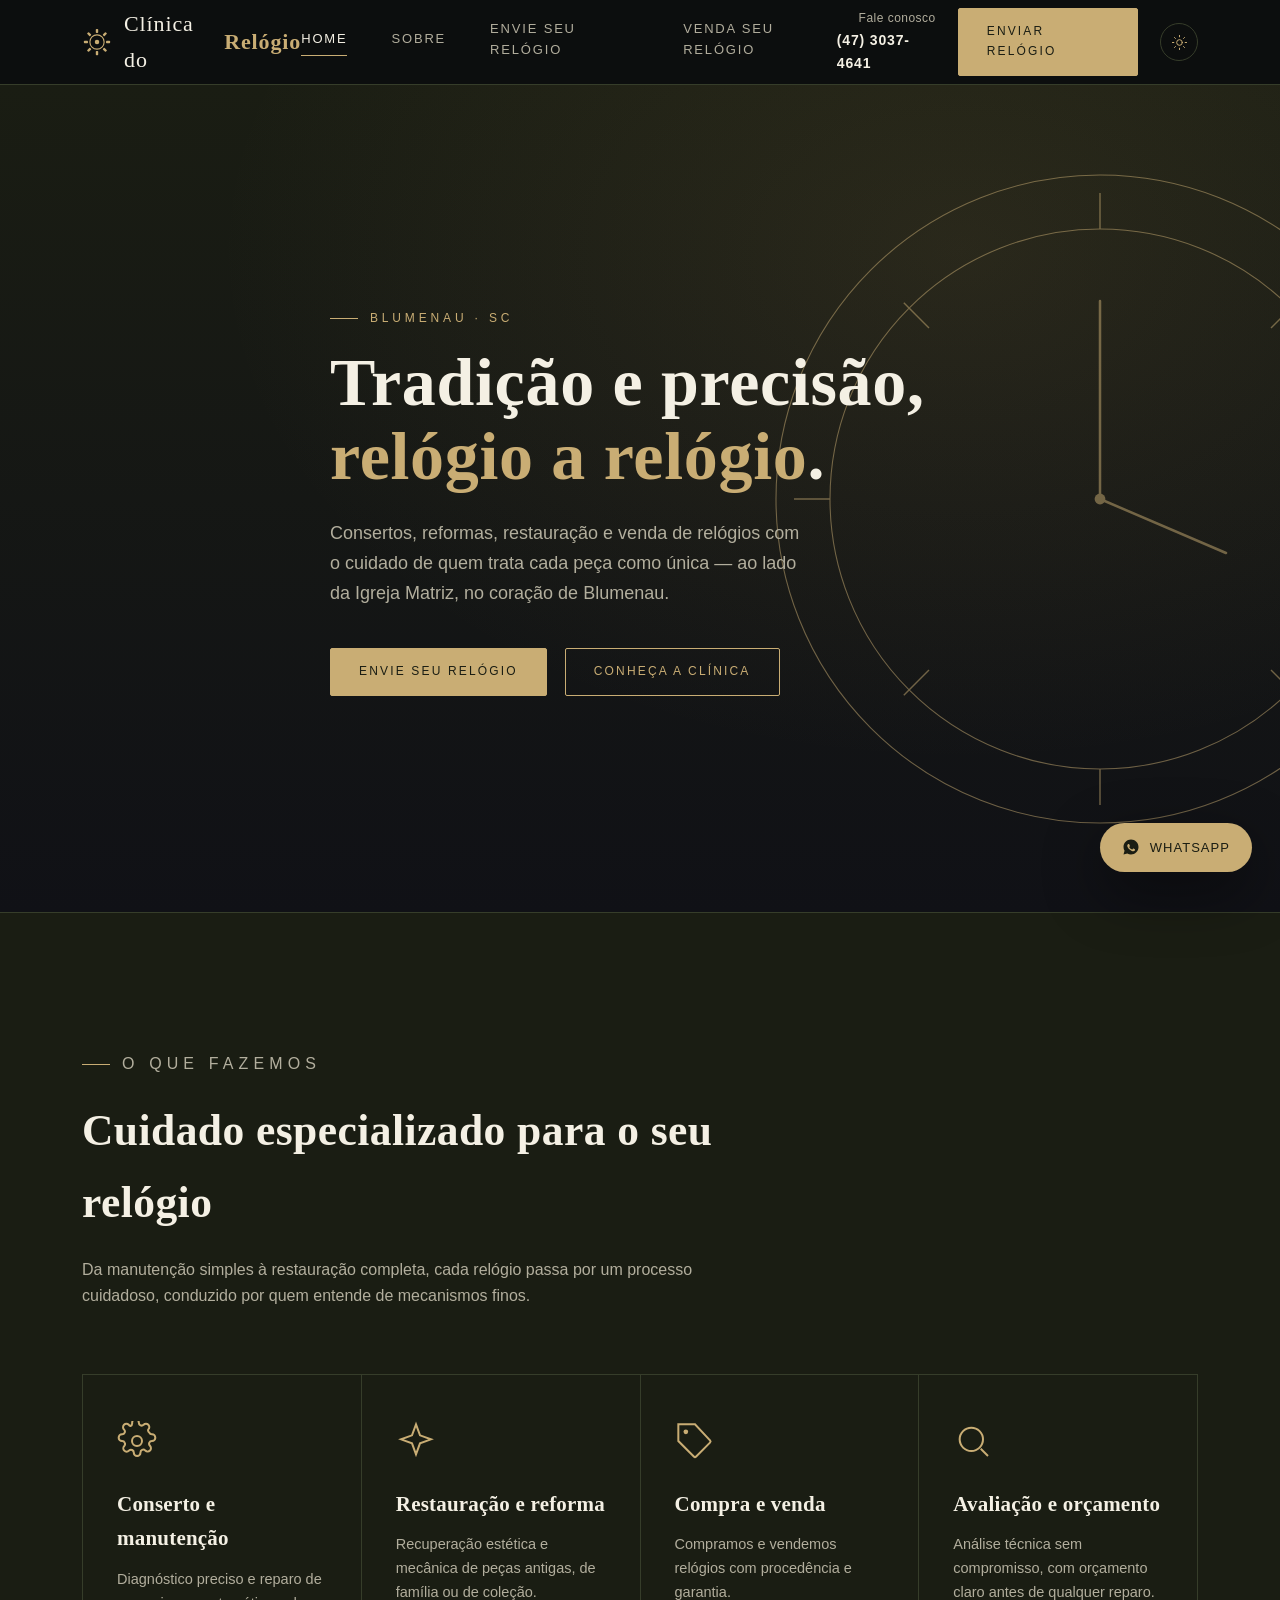
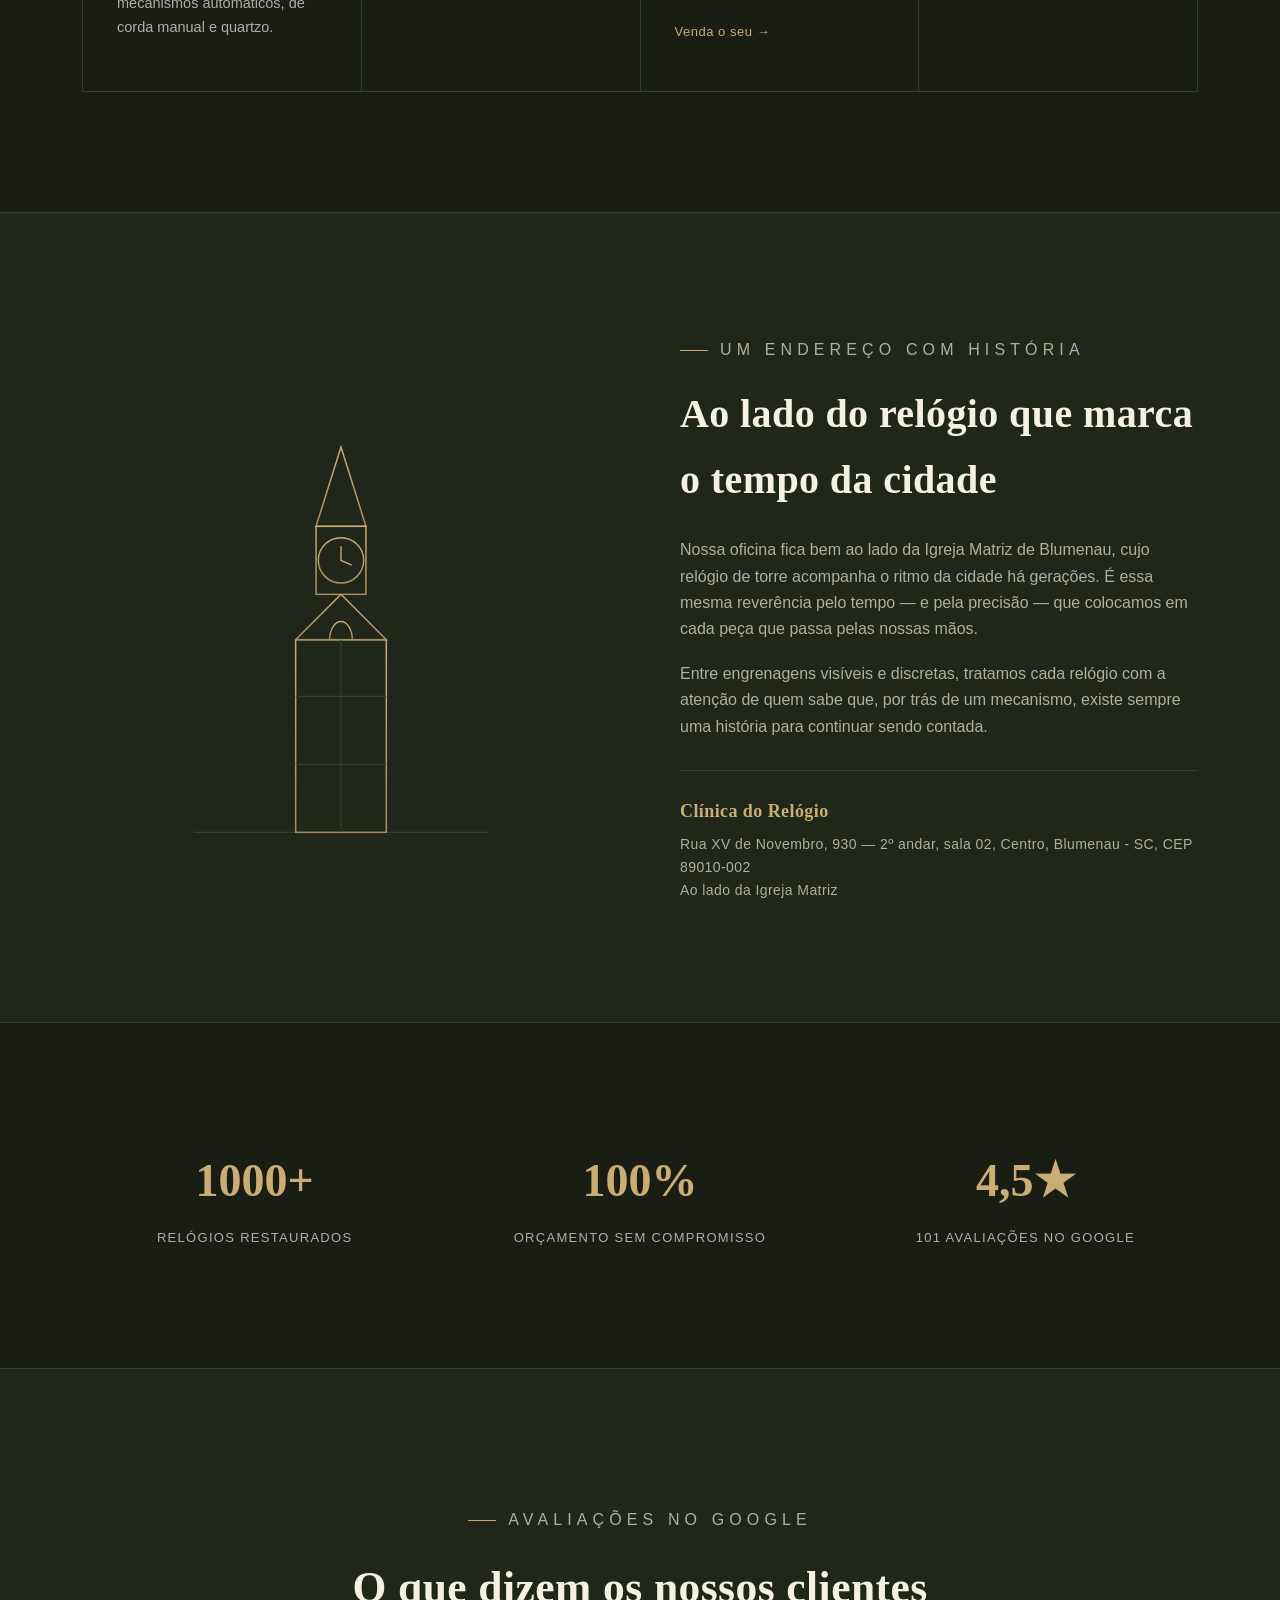
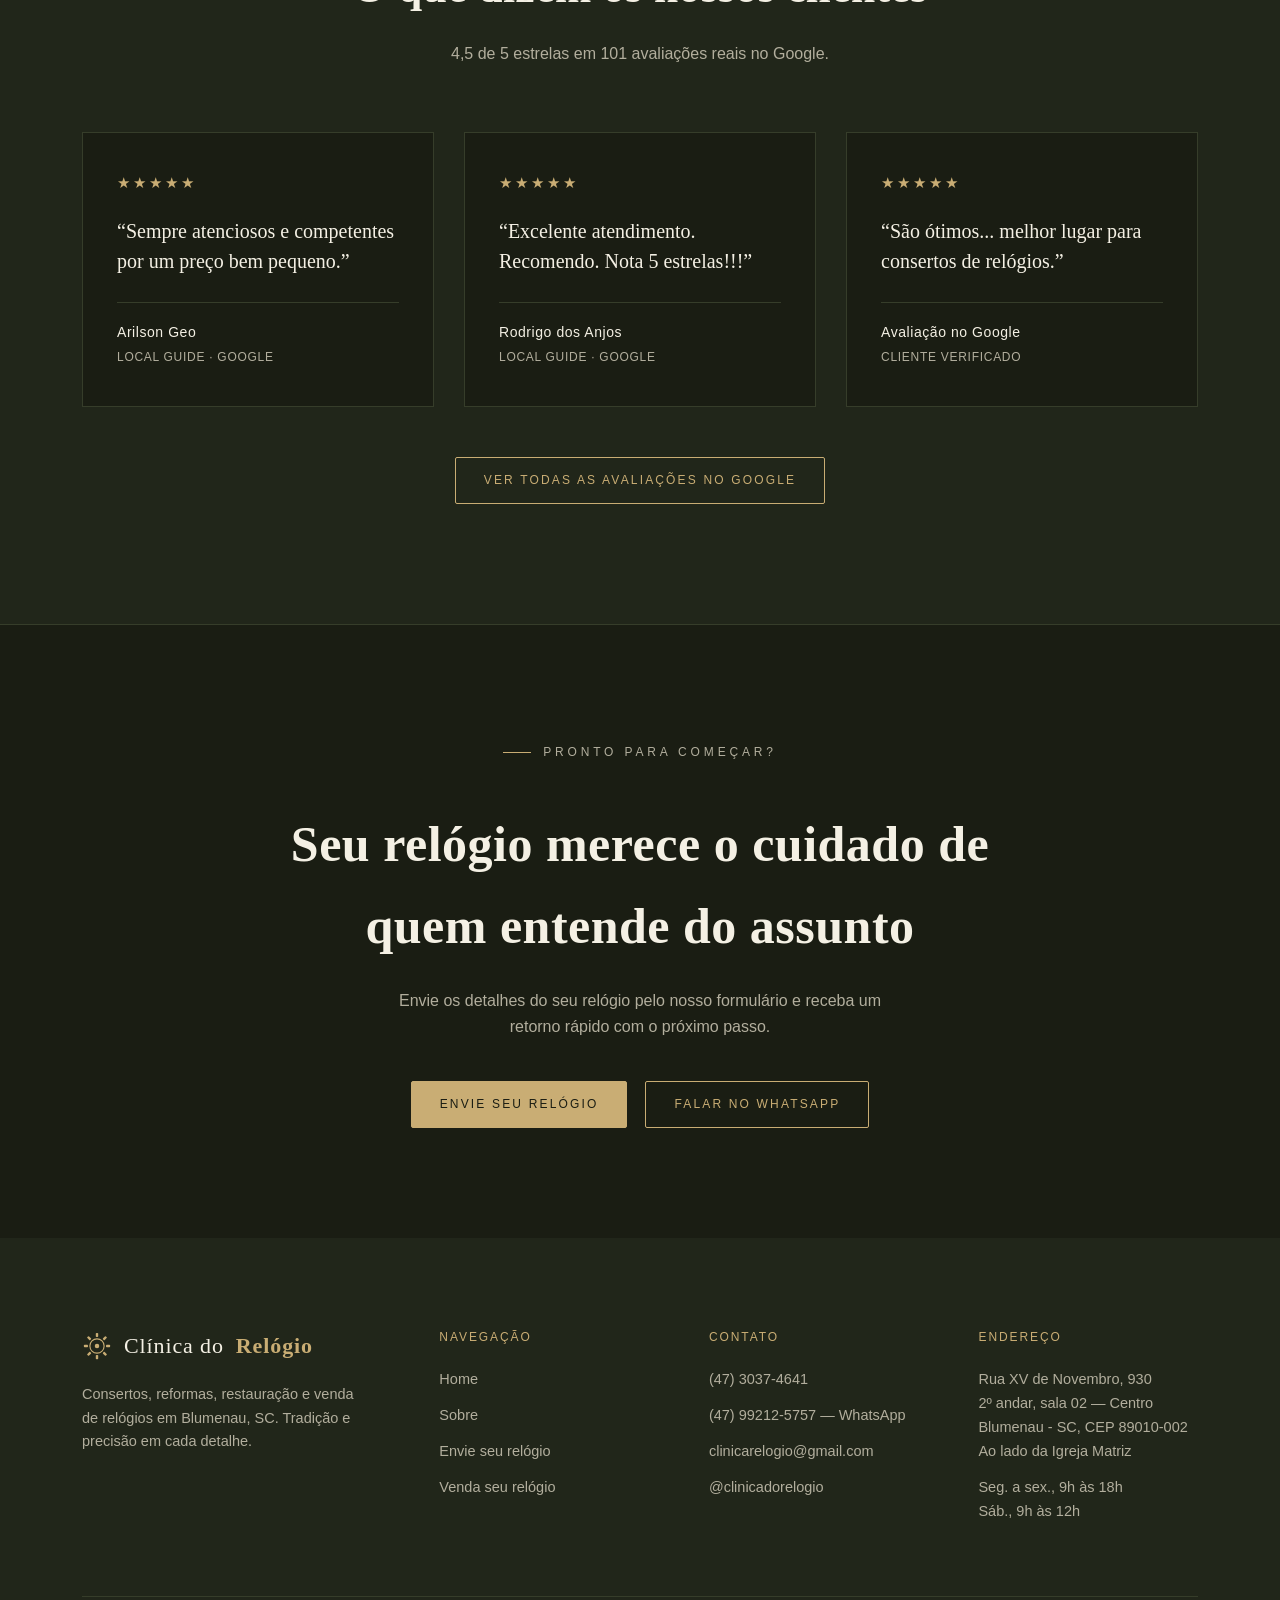
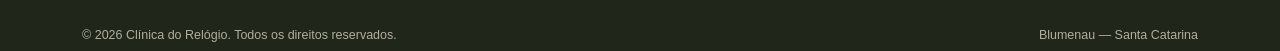
==== index.html @ 65fb7574 "Adiciona página "Venda seu relógio" com formulário próprio Novo fluxo de venda espelhando o de conse" ====
<!doctype html>
<html lang="pt-BR">
<head>
<meta charset="UTF-8">
<meta name="viewport" content="width=device-width, initial-scale=1.0">
<title>Clínica do Relógio — Consertos e Restauração em Blumenau, SC</title>
<meta name="description" content="Consertos, reformas, restauração e venda de relógios em Blumenau, SC. Ao lado da Igreja Matriz, tradição e precisão em cada detalhe.">
<link rel="icon" href="assets/favicon.svg" type="image/svg+xml">
<link rel="stylesheet" href="css/style.css" id="themeStylesheet">
<script>
(function() {
  var t = localStorage.getItem('clinica-do-relogio-theme');
  if (t === 'light') {
    document.getElementById('themeStylesheet').setAttribute('href', 'css/style-light.css');
    document.documentElement.setAttribute('data-theme', 'light');
  }
})();
</script>
</head>
<body>

<header class="site-header">
  <div class="container inner">
    <a href="index.html" class="logo">
      <svg class="mark" viewBox="0 0 40 40" fill="none" xmlns="http://www.w3.org/2000/svg"><circle cx="20" cy="20" r="9.5" stroke="#c9ad74" stroke-width="1.5"/><circle cx="20" cy="20" r="3" fill="#c9ad74"/><g fill="#c9ad74"><rect x="18.4" y="2.5" width="3.2" height="5.5" rx="1"/><rect x="18.4" y="2.5" width="3.2" height="5.5" rx="1" transform="rotate(45 20 20)"/><rect x="18.4" y="2.5" width="3.2" height="5.5" rx="1" transform="rotate(90 20 20)"/><rect x="18.4" y="2.5" width="3.2" height="5.5" rx="1" transform="rotate(135 20 20)"/><rect x="18.4" y="2.5" width="3.2" height="5.5" rx="1" transform="rotate(180 20 20)"/><rect x="18.4" y="2.5" width="3.2" height="5.5" rx="1" transform="rotate(225 20 20)"/><rect x="18.4" y="2.5" width="3.2" height="5.5" rx="1" transform="rotate(270 20 20)"/><rect x="18.4" y="2.5" width="3.2" height="5.5" rx="1" transform="rotate(315 20 20)"/></g></svg>
      Clínica do <strong>Relógio</strong>
    </a>

    <nav class="main-nav">
      <a href="index.html" class="active">Home</a>
      <a href="sobre.html">Sobre</a>
      <a href="enviar.html">Envie seu relógio</a>
      <a href="vender.html">Venda seu relógio</a>
    </nav>

    <div class="header-cta">
      <div class="phone-line">
        <span>Fale conosco</span>
        <strong>(47) 3037-4641</strong>
      </div>
      <a href="enviar.html" class="btn solid">Enviar relógio</a>
      <button class="theme-toggle" id="themeToggle" aria-label="Alternar tema" title="Alternar tema claro/escuro">
        <svg class="icon-dark" viewBox="0 0 24 24" fill="none" stroke="currentColor" stroke-width="1.4" stroke-linecap="round"><circle cx="12" cy="12" r="4"/><path d="M12 2v2M12 20v2M4.9 4.9l1.4 1.4M17.7 17.7l1.4 1.4M2 12h2M20 12h2M4.9 19.1l1.4-1.4M17.7 6.3l1.4-1.4"/></svg>
        <svg class="icon-light" viewBox="0 0 24 24" fill="none" stroke="currentColor" stroke-width="1.4" stroke-linecap="round"><path d="M21 12.79A9 9 0 1111.21 3 7 7 0 0021 12.79z"/></svg>
      </button>
      <button class="nav-toggle" aria-label="Abrir menu" id="navToggle">
        <span></span><span></span><span></span>
      </button>
    </div>
  </div>
</header>

<div class="mobile-nav" id="mobileNav">
  <button class="close-btn" id="navClose">&times;</button>
  <a href="index.html">Home</a>
  <a href="sobre.html">Sobre</a>
  <a href="enviar.html">Envie seu relógio</a>
  <a href="vender.html">Venda seu relógio</a>
</div>

<section class="hero">
  <svg class="hero-watchface" viewBox="0 0 400 400" fill="none" xmlns="http://www.w3.org/2000/svg">
    <circle cx="200" cy="200" r="180" stroke="#c9ad74" stroke-width="0.6"/>
    <circle cx="200" cy="200" r="150" stroke="#c9ad74" stroke-width="0.6"/>
    <g stroke="#c9ad74" stroke-width="0.8">
      <line x1="200" y1="30" x2="200" y2="50"/>
      <line x1="200" y1="350" x2="200" y2="370"/>
      <line x1="30" y1="200" x2="50" y2="200"/>
      <line x1="350" y1="200" x2="370" y2="200"/>
      <line x1="91" y1="91" x2="105" y2="105"/>
      <line x1="309" y1="91" x2="295" y2="105"/>
      <line x1="91" y1="309" x2="105" y2="295"/>
      <line x1="309" y1="309" x2="295" y2="295"/>
    </g>
    <line x1="200" y1="200" x2="200" y2="90" stroke="#c9ad74" stroke-width="1.4" stroke-linecap="round"/>
    <line x1="200" y1="200" x2="270" y2="230" stroke="#c9ad74" stroke-width="1.4" stroke-linecap="round"/>
    <circle cx="200" cy="200" r="3" fill="#c9ad74"/>
  </svg>

  <div class="container">
    <div class="hero-content">
      <p class="eyebrow">Blumenau · SC</p>
      <h1>Tradição e precisão, <em>relógio a relógio</em>.</h1>
      <p class="lead">Consertos, reformas, restauração e venda de relógios com o cuidado de quem trata cada peça como única — ao lado da Igreja Matriz, no coração de Blumenau.</p>
      <div class="hero-actions">
        <a href="enviar.html" class="btn solid">Envie seu relógio</a>
        <a href="sobre.html" class="btn">Conheça a clínica</a>
      </div>
    </div>
  </div>
</section>

<section id="servicos">
  <div class="container">
    <div class="section-head">
      <p class="eyebrow">O que fazemos</p>
      <h2>Cuidado especializado para o seu relógio</h2>
      <p>Da manutenção simples à restauração completa, cada relógio passa por um processo cuidadoso, conduzido por quem entende de mecanismos finos.</p>
    </div>

    <div class="services-grid">
      <div class="service-card">
        <svg class="icon" viewBox="0 0 24 24" fill="none" stroke="currentColor" stroke-width="1.2"><path d="M12 15a3 3 0 100-6 3 3 0 000 6z"/><path d="M19.4 13a1.65 1.65 0 00.33 1.82l.06.06a2 2 0 11-2.83 2.83l-.06-.06a1.65 1.65 0 00-1.82-.33 1.65 1.65 0 00-1 1.51V19a2 2 0 11-4 0v-.09a1.65 1.65 0 00-1-1.51 1.65 1.65 0 00-1.82.33l-.06.06a2 2 0 11-2.83-2.83l.06-.06A1.65 1.65 0 004.6 13a1.65 1.65 0 00-1.51-1H3a2 2 0 110-4h.09A1.65 1.65 0 004.6 7a1.65 1.65 0 00-.33-1.82l-.06-.06a2 2 0 112.83-2.83l.06.06A1.65 1.65 0 008.09 3a1.65 1.65 0 001-1.51V1a2 2 0 114 0v.09a1.65 1.65 0 001 1.51 1.65 1.65 0 001.82-.33l.06-.06a2 2 0 112.83 2.83l-.06.06A1.65 1.65 0 0019.4 7a1.65 1.65 0 001.51 1H21a2 2 0 110 4h-.09a1.65 1.65 0 00-1.51 1z"/></svg>
        <h3>Conserto e manutenção</h3>
        <p>Diagnóstico preciso e reparo de mecanismos automáticos, de corda manual e quartzo.</p>
      </div>

      <div class="service-card">
        <svg class="icon" viewBox="0 0 24 24" fill="none" stroke="currentColor" stroke-width="1.2"><path d="M12 2l2.4 6.6L21 11l-6.6 2.4L12 20l-2.4-6.6L3 11l6.6-2.4L12 2z"/></svg>
        <h3>Restauração e reforma</h3>
        <p>Recuperação estética e mecânica de peças antigas, de família ou de coleção.</p>
      </div>

      <a href="vender.html" class="service-card">
        <svg class="icon" viewBox="0 0 24 24" fill="none" stroke="currentColor" stroke-width="1.2"><path d="M12 2H2v10l9.29 9.29a1 1 0 0 0 1.41 0l8.29-8.29a1 1 0 0 0 0-1.41L12 2z"/><circle cx="6.5" cy="6.5" r="1.4" fill="currentColor" stroke="none"/></svg>
        <h3>Compra e venda</h3>
        <p>Compramos e vendemos relógios com procedência e garantia.</p>
        <span class="card-link">Venda o seu →</span>
      </a>

      <div class="service-card">
        <svg class="icon" viewBox="0 0 24 24" fill="none" stroke="currentColor" stroke-width="1.2"><circle cx="11" cy="11" r="7"/><line x1="21" y1="21" x2="16.65" y2="16.65"/></svg>
        <h3>Avaliação e orçamento</h3>
        <p>Análise técnica sem compromisso, com orçamento claro antes de qualquer reparo.</p>
      </div>
    </div>
  </div>
</section>

<section class="section-alt">
  <div class="container heritage">
    <div class="heritage-art">
      <svg viewBox="0 0 300 420" xmlns="http://www.w3.org/2000/svg">
        <defs>
          <linearGradient id="towerGold" x1="0" y1="0" x2="0" y2="1">
            <stop offset="0" stop-color="#c9ad74"/>
            <stop offset="1" stop-color="#a88f5e"/>
          </linearGradient>
        </defs>
        <line x1="20" y1="400" x2="280" y2="400" stroke="#363d2a" stroke-width="1"/>
        <rect x="110" y="230" width="80" height="170" fill="none" stroke="url(#towerGold)" stroke-width="1.3"/>
        <path d="M110 230 L150 190 L190 230 Z" fill="none" stroke="url(#towerGold)" stroke-width="1.3"/>
        <path d="M150 60 L172 130 L128 130 Z" fill="none" stroke="url(#towerGold)" stroke-width="1.3"/>
        <rect x="128 " y="130" width="44" height="60" fill="none" stroke="url(#towerGold)" stroke-width="1.3"/>
        <circle cx="150" cy="160" r="20" fill="none" stroke="url(#towerGold)" stroke-width="1.3"/>
        <line x1="150" y1="160" x2="150" y2="148" stroke="#c9ad74" stroke-width="1.2" stroke-linecap="round"/>
        <line x1="150" y1="160" x2="159" y2="164" stroke="#c9ad74" stroke-width="1.2" stroke-linecap="round"/>
        <path d="M140 230 a10 16 0 0 1 20 0" fill="none" stroke="url(#towerGold)" stroke-width="1.2"/>
        <line x1="150" y1="230" x2="150" y2="400" stroke="#363d2a" stroke-width="1"/>
        <line x1="110" y1="280" x2="190" y2="280" stroke="#363d2a" stroke-width="1"/>
        <line x1="110" y1="340" x2="190" y2="340" stroke="#363d2a" stroke-width="1"/>
      </svg>
    </div>

    <div class="heritage-copy">
      <p class="eyebrow">Um endereço com história</p>
      <h2>Ao lado do relógio que marca o tempo da cidade</h2>
      <p>Nossa oficina fica bem ao lado da Igreja Matriz de Blumenau, cujo relógio de torre acompanha o ritmo da cidade há gerações. É essa mesma reverência pelo tempo — e pela precisão — que colocamos em cada peça que passa pelas nossas mãos.</p>
      <p>Entre engrenagens visíveis e discretas, tratamos cada relógio com a atenção de quem sabe que, por trás de um mecanismo, existe sempre uma história para continuar sendo contada.</p>
      <div class="addr">
        <strong>Clínica do Relógio</strong>
        Rua XV de Novembro, 930 — 2º andar, sala 02, Centro, Blumenau - SC, CEP 89010-002<br>
        Ao lado da Igreja Matriz
      </div>
    </div>
  </div>
</section>

<section>
  <div class="container stats">
    <div class="stat">
      <strong>1000+</strong>
      <span>Relógios restaurados</span>
    </div>
    <div class="stat">
      <strong>100%</strong>
      <span>Orçamento sem compromisso</span>
    </div>
    <div class="stat">
      <strong>4,5★</strong>
      <span>101 avaliações no Google</span>
    </div>
  </div>
</section>

<section class="section-alt">
  <div class="container">
    <div class="section-head center">
      <p class="eyebrow">Avaliações no Google</p>
      <h2>O que dizem os nossos clientes</h2>
      <p>4,5 de 5 estrelas em 101 avaliações reais no Google.</p>
    </div>

    <div class="testimonials-grid">
      <div class="testimonial-card">
        <div class="stars">★★★★★</div>
        <p>&ldquo;Sempre atenciosos e competentes por um preço bem pequeno.&rdquo;</p>
        <div class="testimonial-author">
          <span class="name">Arilson Geo</span>
          <span class="meta">Local Guide · Google</span>
        </div>
      </div>

      <div class="testimonial-card">
        <div class="stars">★★★★★</div>
        <p>&ldquo;Excelente atendimento. Recomendo. Nota 5 estrelas!!!&rdquo;</p>
        <div class="testimonial-author">
          <span class="name">Rodrigo dos Anjos</span>
          <span class="meta">Local Guide · Google</span>
        </div>
      </div>

      <div class="testimonial-card">
        <div class="stars">★★★★★</div>
        <p>&ldquo;São ótimos... melhor lugar para consertos de relógios.&rdquo;</p>
        <div class="testimonial-author">
          <span class="name">Avaliação no Google</span>
          <span class="meta">Cliente verificado</span>
        </div>
      </div>
    </div>

    <div class="testimonials-foot">
      <a href="https://www.google.com/maps/place/Cl%C3%ADnica+do+Rel%C3%B3gio/@-26.9195246,-49.065413,17z/data=!4m8!3m7!1s0x94df18c199a7d325:0x9711b39c11d45dea!8m2!3d-26.9195246!4d-49.065413!9m1!1b1" target="_blank" rel="noopener" class="btn">Ver todas as avaliações no Google</a>
    </div>
  </div>
</section>

<section class="cta-banner">
  <div class="container">
    <p class="eyebrow">Pronto para começar?</p>
    <h2>Seu relógio merece o cuidado de quem entende do assunto</h2>
    <p>Envie os detalhes do seu relógio pelo nosso formulário e receba um retorno rápido com o próximo passo.</p>
    <div class="hero-actions">
      <a href="enviar.html" class="btn solid">Envie seu relógio</a>
      <a href="https://wa.me/5547992125757" target="_blank" rel="noopener" class="btn">Falar no WhatsApp</a>
    </div>
  </div>
</section>

<footer class="site-footer">
  <div class="container">
    <div class="footer-grid">
      <div class="footer-brand">
        <a href="index.html" class="logo">
          <svg class="mark" viewBox="0 0 40 40" fill="none" xmlns="http://www.w3.org/2000/svg"><circle cx="20" cy="20" r="9.5" stroke="#c9ad74" stroke-width="1.5"/><circle cx="20" cy="20" r="3" fill="#c9ad74"/><g fill="#c9ad74"><rect x="18.4" y="2.5" width="3.2" height="5.5" rx="1"/><rect x="18.4" y="2.5" width="3.2" height="5.5" rx="1" transform="rotate(45 20 20)"/><rect x="18.4" y="2.5" width="3.2" height="5.5" rx="1" transform="rotate(90 20 20)"/><rect x="18.4" y="2.5" width="3.2" height="5.5" rx="1" transform="rotate(135 20 20)"/><rect x="18.4" y="2.5" width="3.2" height="5.5" rx="1" transform="rotate(180 20 20)"/><rect x="18.4" y="2.5" width="3.2" height="5.5" rx="1" transform="rotate(225 20 20)"/><rect x="18.4" y="2.5" width="3.2" height="5.5" rx="1" transform="rotate(270 20 20)"/><rect x="18.4" y="2.5" width="3.2" height="5.5" rx="1" transform="rotate(315 20 20)"/></g></svg>
          Clínica do <strong>Relógio</strong>
        </a>
        <p>Consertos, reformas, restauração e venda de relógios em Blumenau, SC. Tradição e precisão em cada detalhe.</p>
      </div>

      <div class="footer-col">
        <h4>Navegação</h4>
        <a href="index.html">Home</a>
        <a href="sobre.html">Sobre</a>
        <a href="enviar.html">Envie seu relógio</a>
        <a href="vender.html">Venda seu relógio</a>
      </div>

      <div class="footer-col">
        <h4>Contato</h4>
        <a href="tel:+554730374641">(47) 3037-4641</a>
        <a href="https://wa.me/5547992125757" target="_blank" rel="noopener">(47) 99212-5757 — WhatsApp</a>
        <a href="mailto:clinicarelogio@gmail.com">clinicarelogio@gmail.com</a>
        <a href="https://www.instagram.com/clinicadorelogio/" target="_blank" rel="noopener">@clinicadorelogio</a>
      </div>

      <div class="footer-col">
        <h4>Endereço</h4>
        <p>Rua XV de Novembro, 930<br>2º andar, sala 02 — Centro<br>Blumenau - SC, CEP 89010-002<br>Ao lado da Igreja Matriz</p>
        <p>Seg. a sex., 9h às 18h<br>Sáb., 9h às 12h</p>
      </div>
    </div>

    <div class="footer-bottom">
      <span>&copy; <span id="year"></span> Clínica do Relógio. Todos os direitos reservados.</span>
      <span>Blumenau — Santa Catarina</span>
    </div>
  </div>
</footer>

<a href="https://wa.me/5547992125757" target="_blank" rel="noopener" class="float-whatsapp">
  <svg viewBox="0 0 24 24" fill="currentColor"><path d="M12 2C6.48 2 2 6.48 2 12c0 1.85.5 3.58 1.37 5.07L2 22l5.06-1.33A9.94 9.94 0 0012 22c5.52 0 10-4.48 10-10S17.52 2 12 2zm5.2 14.3c-.22.62-1.28 1.2-1.77 1.24-.45.04-.9.22-3.02-.63-2.56-1.03-4.2-3.66-4.33-3.83-.13-.17-1.04-1.38-1.04-2.63 0-1.25.66-1.86.9-2.11.23-.25.5-.31.66-.31.17 0 .33 0 .48.01.15.01.36-.06.56.43.22.53.74 1.83.8 1.96.06.13.1.29.02.46-.08.17-.13.28-.25.43-.13.15-.27.34-.38.46-.13.13-.26.27-.11.53.15.26.66 1.09 1.42 1.77.98.87 1.8 1.14 2.06 1.27.26.13.41.11.56-.07.15-.17.65-.75.82-1.01.17-.26.34-.21.56-.13.23.09 1.46.69 1.71.81.25.13.42.19.48.3.06.11.06.63-.16 1.25z"/></svg>
  WhatsApp
</a>

<script src="js/main.js"></script>
</body>
</html>
---- css/style.css ----
/* Clínica do Relógio — Blumenau/SC
   Paleta e tipografia inspiradas na linguagem visual de relojoarias de alto padrão:
   fundo escuro, dourado como acento, serifa para títulos. Nenhum ativo é copiado
   de terceiros — ícones e ilustração da torre são originais deste projeto. */

@import url('https://fonts.googleapis.com/css2?family=Cormorant+Garamond:wght@400;500;600;700&family=Jost:wght@300;400;500;600&display=swap');

:root {
  --bg: #1a1d13;
  --bg-alt: #21261a;
  --bg-card: #262c1c;
  --line: #363d2a;
  --gold: #c9ad74;
  --gold-soft: #a88f5e;
  --text: #f4f0e4;
  --text-muted: #b2ae9d;
  --shadow: 0 20px 60px rgba(0,0,0,0.45);
  --maxw: 1180px;
}

* { box-sizing: border-box; margin: 0; padding: 0; }

html { scroll-behavior: smooth; }

body {
  background: var(--bg);
  color: var(--text);
  font-family: 'Jost', sans-serif;
  font-weight: 300;
  line-height: 1.65;
  -webkit-font-smoothing: antialiased;
}

h1, h2, h3, h4 {
  font-family: 'Cormorant Garamond', serif;
  font-weight: 600;
  letter-spacing: 0.01em;
  color: var(--text);
}

a { color: inherit; text-decoration: none; }

img, svg { display: block; max-width: 100%; }

.container {
  max-width: var(--maxw);
  margin: 0 auto;
  padding: 0 32px;
}

.eyebrow {
  display: inline-flex;
  align-items: center;
  gap: 12px;
  font-family: 'Jost', sans-serif;
  font-size: 12px;
  letter-spacing: 0.32em;
  text-transform: uppercase;
  color: var(--gold);
  margin-bottom: 18px;
}
.eyebrow::before {
  content: '';
  width: 28px;
  height: 1px;
  background: var(--gold);
}

/* Header */
.site-header {
  position: sticky;
  top: 0;
  z-index: 100;
  background: rgba(11, 12, 14, 0.86);
  backdrop-filter: blur(10px);
  border-bottom: 1px solid var(--line);
}

.site-header .inner {
  display: flex;
  align-items: center;
  justify-content: space-between;
  height: 84px;
}

.logo {
  display: flex;
  align-items: center;
  gap: 12px;
  font-family: 'Cormorant Garamond', serif;
  font-size: 22px;
  letter-spacing: 0.04em;
  color: var(--text);
}
.logo strong { color: var(--gold); font-weight: 600; }
.logo .mark { width: 30px; height: 30px; flex-shrink: 0; }

.main-nav {
  display: flex;
  align-items: center;
  gap: 44px;
}

.main-nav a {
  font-size: 13px;
  letter-spacing: 0.14em;
  text-transform: uppercase;
  color: var(--text-muted);
  position: relative;
  padding-bottom: 6px;
  transition: color 0.25s ease;
}
.main-nav a::after {
  content: '';
  position: absolute;
  left: 0; bottom: 0;
  width: 0;
  height: 1px;
  background: var(--gold);
  transition: width 0.25s ease;
}
.main-nav a:hover,
.main-nav a.active { color: var(--text); }
.main-nav a:hover::after,
.main-nav a.active::after { width: 100%; }

.header-cta {
  display: flex;
  align-items: center;
  gap: 22px;
}

.phone-line {
  display: flex;
  flex-direction: column;
  align-items: flex-end;
  font-size: 12px;
  color: var(--text-muted);
  letter-spacing: 0.04em;
}
.phone-line strong { color: var(--text); font-size: 14px; letter-spacing: 0.06em; }

.btn {
  display: inline-flex;
  align-items: center;
  justify-content: center;
  gap: 10px;
  padding: 13px 28px;
  font-size: 12px;
  letter-spacing: 0.18em;
  text-transform: uppercase;
  border: 1px solid var(--gold);
  color: var(--gold);
  border-radius: 2px;
  transition: all 0.28s ease;
  cursor: pointer;
  background: transparent;
}
.btn:hover { background: var(--gold); color: var(--bg); }

.btn.solid {
  background: var(--gold);
  color: var(--bg);
}
.btn.solid:hover { background: var(--gold-soft); border-color: var(--gold-soft); }

.nav-toggle {
  display: none;
  flex-direction: column;
  gap: 5px;
  background: none;
  border: none;
  cursor: pointer;
  padding: 8px;
}
.nav-toggle span {
  width: 24px;
  height: 1px;
  background: var(--text);
}

/* Theme toggle */
.theme-toggle {
  display: inline-flex;
  align-items: center;
  justify-content: center;
  width: 38px;
  height: 38px;
  flex-shrink: 0;
  border: 1px solid var(--line);
  border-radius: 50%;
  background: transparent;
  color: var(--gold);
  cursor: pointer;
  transition: border-color 0.25s ease, color 0.25s ease;
}
.theme-toggle:hover { border-color: var(--gold); }
.theme-toggle svg { width: 17px; height: 17px; }
.theme-toggle .icon-light { display: none; }
html[data-theme="light"] .theme-toggle .icon-dark { display: none; }
html[data-theme="light"] .theme-toggle .icon-light { display: inline-flex; }

/* Hero */
.hero {
  position: relative;
  min-height: 92vh;
  display: flex;
  align-items: center;
  overflow: hidden;
  border-bottom: 1px solid var(--line);
}

.hero::before {
  content: '';
  position: absolute;
  inset: 0;
  background:
    radial-gradient(ellipse at 75% 20%, rgba(198,160,95,0.10), transparent 55%),
    linear-gradient(180deg, #1a1d13 0%, #101116 100%);
  z-index: 0;
}

.hero-watchface {
  position: absolute;
  right: -180px;
  top: 50%;
  transform: translateY(-50%);
  width: 720px;
  height: 720px;
  opacity: 0.5;
  z-index: 0;
}

.hero .container {
  position: relative;
  z-index: 1;
}

.hero-content { max-width: 620px; }

.hero h1 {
  font-size: clamp(40px, 5.4vw, 68px);
  line-height: 1.08;
  margin-bottom: 26px;
}
.hero h1 em {
  font-style: normal;
  color: var(--gold);
}

.hero p.lead {
  font-size: 18px;
  color: var(--text-muted);
  max-width: 480px;
  margin-bottom: 40px;
}

.hero-actions {
  display: flex;
  gap: 18px;
  flex-wrap: wrap;
}

/* Section scaffolding */
section { padding: 120px 0; border-bottom: 1px solid var(--line); }
section:last-of-type { border-bottom: none; }
.section-alt { background: var(--bg-alt); }

.section-head {
  max-width: 640px;
  margin-bottom: 64px;
}
.section-head.center { margin-left: auto; margin-right: auto; text-align: center; }
.section-head h2 { font-size: clamp(30px, 3.4vw, 44px); }
.section-head p { color: var(--text-muted); margin-top: 18px; font-size: 16px; }

/* Services grid */
.services-grid {
  display: grid;
  grid-template-columns: repeat(4, 1fr);
  gap: 1px;
  background: var(--line);
  border: 1px solid var(--line);
}

.service-card {
  display: block;
  background: var(--bg);
  padding: 46px 34px;
  transition: background 0.3s ease;
}
.service-card:hover { background: var(--bg-card); }

.service-card .icon { width: 40px; height: 40px; color: var(--gold); margin-bottom: 26px; }
.service-card h3 { font-size: 21px; margin-bottom: 12px; font-weight: 600; }
.service-card p { color: var(--text-muted); font-size: 14.5px; }
.service-card .card-link {
  display: inline-block;
  margin-top: 16px;
  font-size: 13px;
  letter-spacing: 0.04em;
  color: var(--gold);
}

/* Heritage / tower section */
.heritage {
  display: grid;
  grid-template-columns: 1fr 1fr;
  gap: 80px;
  align-items: center;
}

.heritage-art {
  display: flex;
  justify-content: center;
}
.heritage-art svg { width: 100%; max-width: 340px; }

.heritage-copy h2 { font-size: clamp(28px, 3.2vw, 40px); margin-bottom: 24px; }
.heritage-copy p { color: var(--text-muted); margin-bottom: 18px; font-size: 16px; }
.heritage-copy .addr {
  margin-top: 30px;
  padding-top: 26px;
  border-top: 1px solid var(--line);
  font-size: 14px;
  color: var(--text-muted);
  letter-spacing: 0.03em;
}
.heritage-copy .addr strong { color: var(--gold); display: block; margin-bottom: 6px; font-family: 'Cormorant Garamond', serif; font-size: 18px; }

/* Stats strip */
.stats {
  display: grid;
  grid-template-columns: repeat(3, 1fr);
  gap: 40px;
  text-align: center;
}
.stat strong {
  display: block;
  font-family: 'Cormorant Garamond', serif;
  font-size: 46px;
  color: var(--gold);
  font-weight: 600;
}
.stat span {
  display: block;
  margin-top: 8px;
  font-size: 13px;
  letter-spacing: 0.1em;
  text-transform: uppercase;
  color: var(--text-muted);
}

/* Testimonials */
.testimonials-grid {
  display: grid;
  grid-template-columns: repeat(3, 1fr);
  gap: 30px;
}
.testimonial-card {
  background: var(--bg);
  border: 1px solid var(--line);
  padding: 38px 34px;
}
.testimonial-card .stars {
  color: var(--gold);
  letter-spacing: 3px;
  font-size: 15px;
  margin-bottom: 20px;
}
.testimonial-card p {
  font-family: 'Cormorant Garamond', serif;
  font-size: 20px;
  line-height: 1.5;
  color: var(--text);
  margin-bottom: 26px;
}
.testimonial-author {
  display: flex;
  flex-direction: column;
  gap: 4px;
  padding-top: 18px;
  border-top: 1px solid var(--line);
}
.testimonial-author .name {
  font-size: 14px;
  letter-spacing: 0.04em;
  color: var(--text);
}
.testimonial-author .meta {
  font-size: 12px;
  letter-spacing: 0.06em;
  text-transform: uppercase;
  color: var(--text-muted);
}
.testimonials-foot {
  text-align: center;
  margin-top: 50px;
}

@media (max-width: 980px) {
  .testimonials-grid { grid-template-columns: 1fr; }
}

/* CTA banner */
.cta-banner {
  text-align: center;
  padding: 110px 0;
}
.cta-banner .eyebrow { justify-content: center; }
.cta-banner h2 { font-size: clamp(32px, 4vw, 50px); max-width: 720px; margin: 0 auto 20px; }
.cta-banner p { color: var(--text-muted); max-width: 520px; margin: 0 auto 40px; }
.cta-banner .hero-actions { justify-content: center; }

/* Steps (Envie seu relógio) */
.steps {
  display: grid;
  grid-template-columns: repeat(4, 1fr);
  gap: 40px;
}
.step { position: relative; padding-top: 8px; }
.step .num {
  font-family: 'Cormorant Garamond', serif;
  font-size: 54px;
  color: var(--gold);
  font-weight: 600;
  line-height: 1;
  margin-bottom: 18px;
}
.step h3 { font-size: 19px; margin-bottom: 10px; }
.step p { color: var(--text-muted); font-size: 14.5px; }

/* Form */
.form-wrap {
  display: grid;
  grid-template-columns: 1fr 1.15fr;
  gap: 80px;
  align-items: start;
}

.form-notes h2 { font-size: clamp(26px, 3vw, 36px); margin-bottom: 20px; }
.form-notes p { color: var(--text-muted); margin-bottom: 16px; font-size: 15.5px; }
.form-notes ul { margin-top: 20px; padding-left: 0; list-style: none; }
.form-notes li {
  padding: 14px 0;
  border-top: 1px solid var(--line);
  color: var(--text-muted);
  font-size: 14.5px;
  display: flex;
  gap: 14px;
}
.form-notes li strong { color: var(--gold); font-family: 'Cormorant Garamond', serif; font-size: 17px; min-width: 26px; }

.watch-form {
  background: var(--bg-card);
  border: 1px solid var(--line);
  padding: 48px;
}

.field { margin-bottom: 22px; }
.field label {
  display: block;
  font-size: 12px;
  letter-spacing: 0.14em;
  text-transform: uppercase;
  color: var(--text-muted);
  margin-bottom: 10px;
}
.field input,
.field select,
.field textarea {
  width: 100%;
  background: var(--bg);
  border: 1px solid var(--line);
  color: var(--text);
  padding: 14px 16px;
  font-family: 'Jost', sans-serif;
  font-size: 15px;
  border-radius: 2px;
  transition: border-color 0.25s ease;
}
.field input:focus,
.field select:focus,
.field textarea:focus {
  outline: none;
  border-color: var(--gold);
}
.field textarea { resize: vertical; min-height: 120px; }
.field-row { display: grid; grid-template-columns: 1fr 1fr; gap: 20px; }

.form-foot {
  display: flex;
  align-items: center;
  justify-content: space-between;
  gap: 20px;
  margin-top: 8px;
}
.form-foot small { color: var(--text-muted); font-size: 12.5px; }

/* Map */
.map-frame {
  border: 1px solid var(--line);
  filter: grayscale(1) invert(0.92) contrast(0.9);
  width: 100%;
  height: 380px;
}

/* Footer */
.site-footer {
  background: var(--bg-alt);
  padding: 90px 0 30px;
}
.footer-grid {
  display: grid;
  grid-template-columns: 1.4fr 1fr 1fr 1fr;
  gap: 50px;
  padding-bottom: 60px;
  border-bottom: 1px solid var(--line);
}
.footer-brand .logo { margin-bottom: 18px; }
.footer-brand p { color: var(--text-muted); font-size: 14.5px; max-width: 280px; }
.footer-col h4 {
  font-family: 'Jost', sans-serif;
  font-size: 12px;
  letter-spacing: 0.16em;
  text-transform: uppercase;
  color: var(--gold);
  font-weight: 500;
  margin-bottom: 20px;
}
.footer-col a, .footer-col p {
  display: block;
  color: var(--text-muted);
  font-size: 14.5px;
  margin-bottom: 12px;
  transition: color 0.2s ease;
}
.footer-col a:hover { color: var(--gold); }
.footer-bottom {
  display: flex;
  justify-content: space-between;
  align-items: center;
  padding-top: 28px;
  font-size: 12.5px;
  color: var(--text-muted);
  flex-wrap: wrap;
  gap: 12px;
}

/* Floating WhatsApp */
.float-whatsapp {
  position: fixed;
  bottom: 28px;
  right: 28px;
  z-index: 200;
  display: flex;
  align-items: center;
  gap: 10px;
  background: var(--gold);
  color: var(--bg);
  padding: 14px 22px;
  border-radius: 40px;
  font-size: 13px;
  letter-spacing: 0.08em;
  text-transform: uppercase;
  box-shadow: var(--shadow);
  transition: transform 0.25s ease, background 0.25s ease;
}
.float-whatsapp:hover { transform: translateY(-3px); background: var(--gold-soft); }
.float-whatsapp svg { width: 18px; height: 18px; }

/* Page hero (interior pages) */
.page-hero {
  padding: 180px 0 90px;
  text-align: center;
  border-bottom: 1px solid var(--line);
  background:
    radial-gradient(ellipse at 50% 0%, rgba(198,160,95,0.08), transparent 60%),
    var(--bg);
}
.page-hero h1 { font-size: clamp(38px, 5vw, 58px); }
.page-hero p { color: var(--text-muted); max-width: 560px; margin: 20px auto 0; font-size: 16.5px; }
.breadcrumb {
  justify-content: center;
  margin-bottom: 4px;
}

/* About page specifics */
.about-grid {
  display: grid;
  grid-template-columns: 1fr 1fr;
  gap: 80px;
  align-items: center;
}
.about-copy p { color: var(--text-muted); margin-bottom: 18px; font-size: 16px; }
.about-art {
  border: 1px solid var(--line);
  background: var(--bg-card);
  aspect-ratio: 4/5;
  display: flex;
  align-items: center;
  justify-content: center;
  padding: 60px;
}
.about-art svg { width: 100%; }

.values {
  display: grid;
  grid-template-columns: repeat(3, 1fr);
  gap: 46px;
}
.value h3 {
  font-size: 21px;
  margin-bottom: 12px;
  display: flex;
  align-items: center;
  gap: 14px;
}
.value h3 .digit {
  font-family: 'Cormorant Garamond', serif;
  color: var(--gold);
  font-size: 30px;
}
.value p { color: var(--text-muted); font-size: 15px; }

/* Responsive */
@media (max-width: 980px) {
  .services-grid { grid-template-columns: repeat(2, 1fr); }
  .heritage, .about-grid { grid-template-columns: 1fr; gap: 50px; }
  .form-wrap { grid-template-columns: 1fr; gap: 50px; }
  .steps { grid-template-columns: repeat(2, 1fr); }
  .footer-grid { grid-template-columns: 1fr 1fr; }
  .values { grid-template-columns: 1fr; }
  .stats { grid-template-columns: 1fr; gap: 30px; }
}

@media (max-width: 760px) {
  .main-nav, .header-cta .phone-line, .header-cta > a.btn.solid { display: none; }
  .nav-toggle { display: flex; }
  .header-cta { gap: 10px; }
  .services-grid { grid-template-columns: 1fr; }
  .steps { grid-template-columns: 1fr; }
  .field-row { grid-template-columns: 1fr; }
  .footer-grid { grid-template-columns: 1fr; gap: 36px; }
  section { padding: 80px 0; }
  .hero { min-height: auto; padding: 160px 0 100px; }
  .hero-watchface { display: none; }
  .watch-form { padding: 32px 24px; }
  .hero-actions, .cta-banner .hero-actions { flex-direction: column; align-items: stretch; }
  .hero-actions .btn, .cta-banner .hero-actions .btn { width: 100%; }
  .float-whatsapp { right: 16px; bottom: 16px; padding: 12px 18px; font-size: 12px; }
}

@media (max-width: 420px) {
  .container { padding: 0 20px; }
  .testimonial-card { padding: 30px 24px; }
  .service-card { padding: 36px 26px; }
}

/* Mobile nav drawer */
.mobile-nav {
  position: fixed;
  inset: 0;
  background: var(--bg);
  z-index: 300;
  display: flex;
  flex-direction: column;
  align-items: center;
  justify-content: center;
  gap: 34px;
  transform: translateY(-100%);
  transition: transform 0.35s ease;
}
.mobile-nav.open { transform: translateY(0); }
.mobile-nav a {
  font-family: 'Cormorant Garamond', serif;
  font-size: 30px;
  color: var(--text);
}
.mobile-nav .close-btn {
  position: absolute;
  top: 30px;
  right: 30px;
  background: none;
  border: none;
  color: var(--text);
  font-size: 28px;
  cursor: pointer;
}
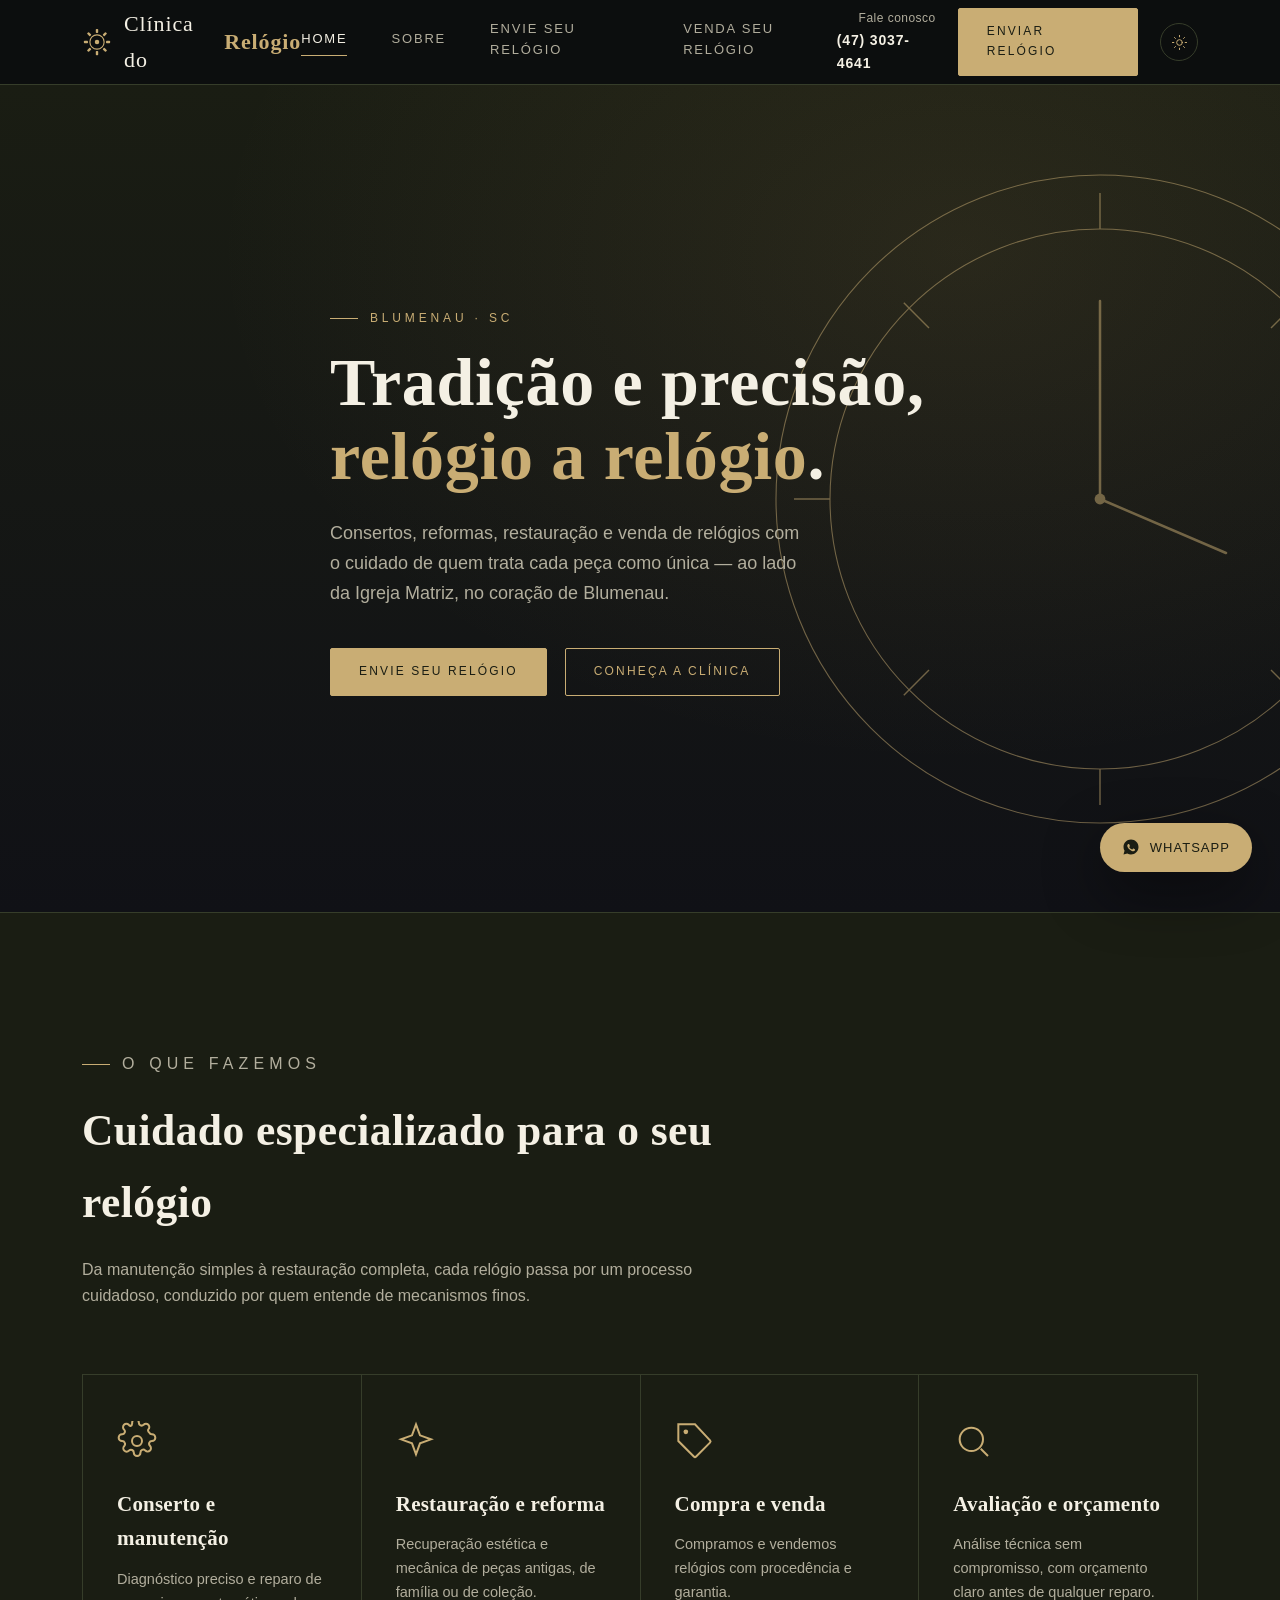
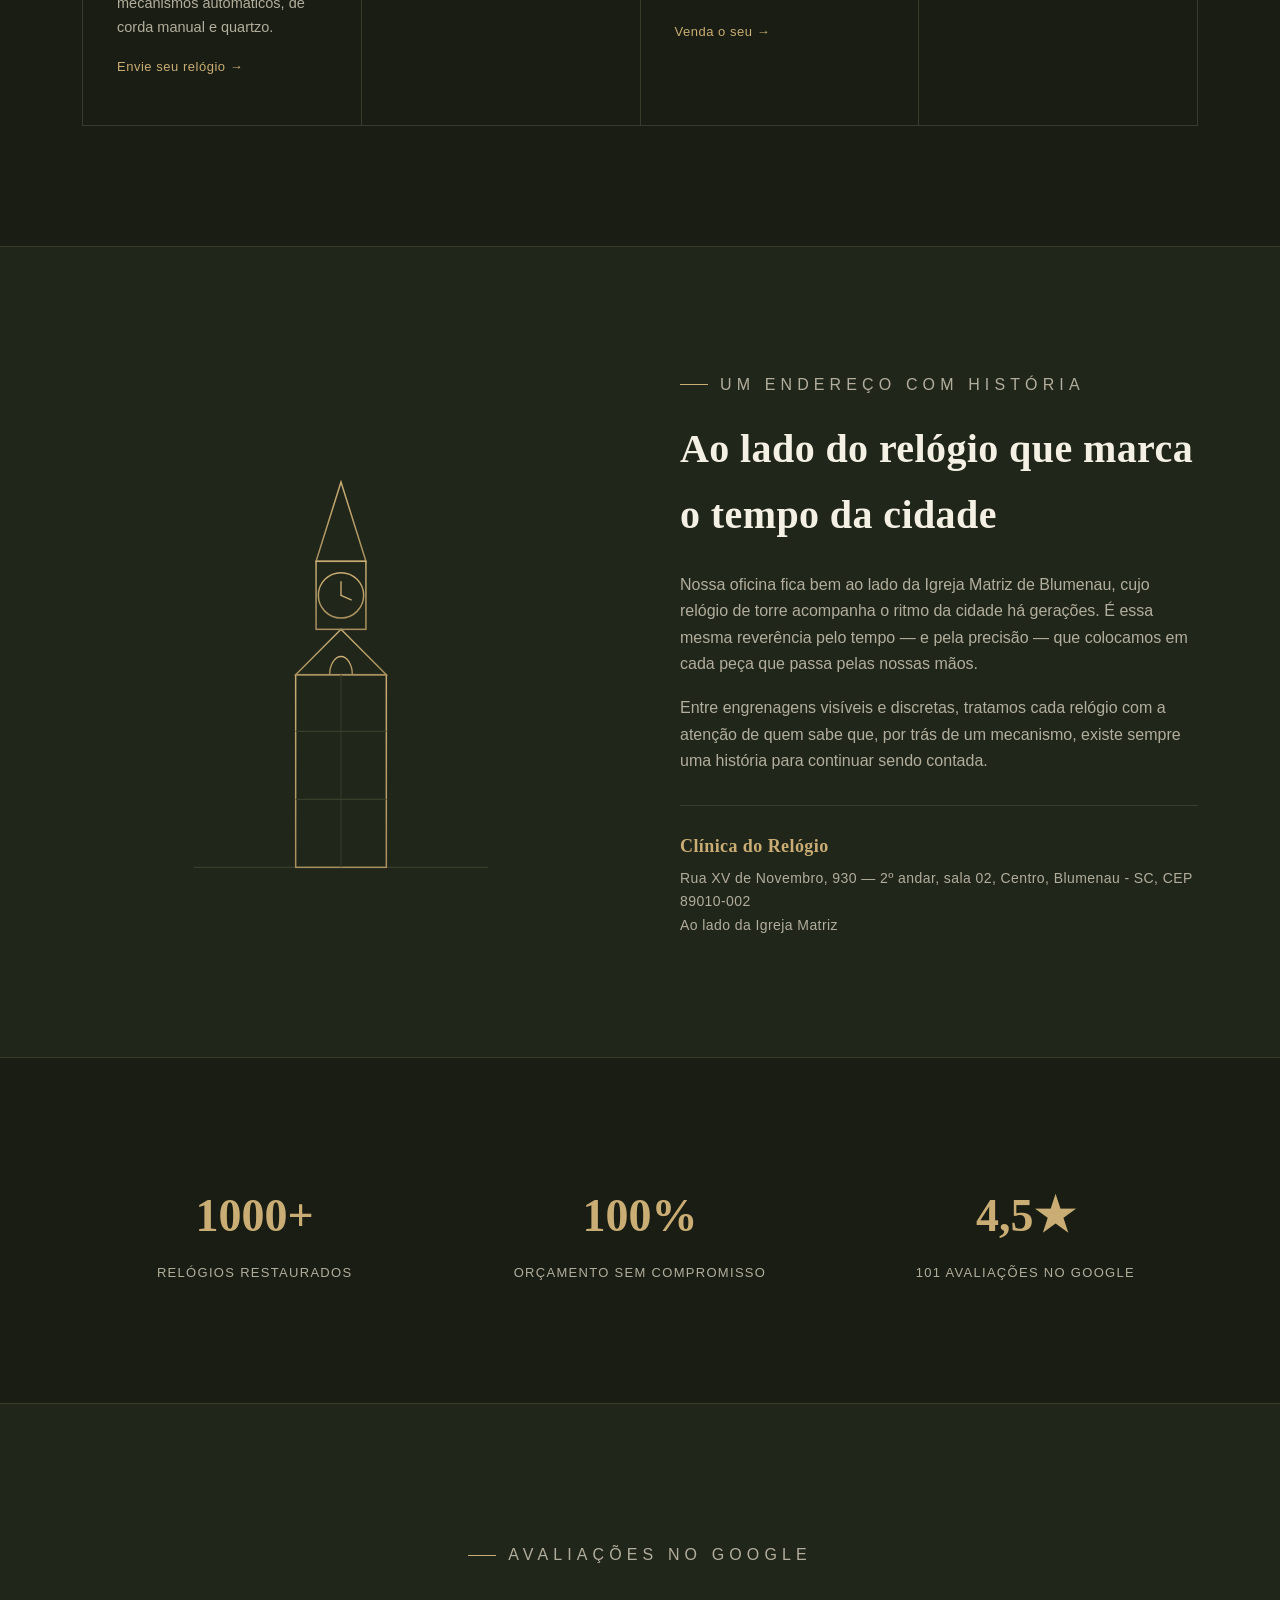
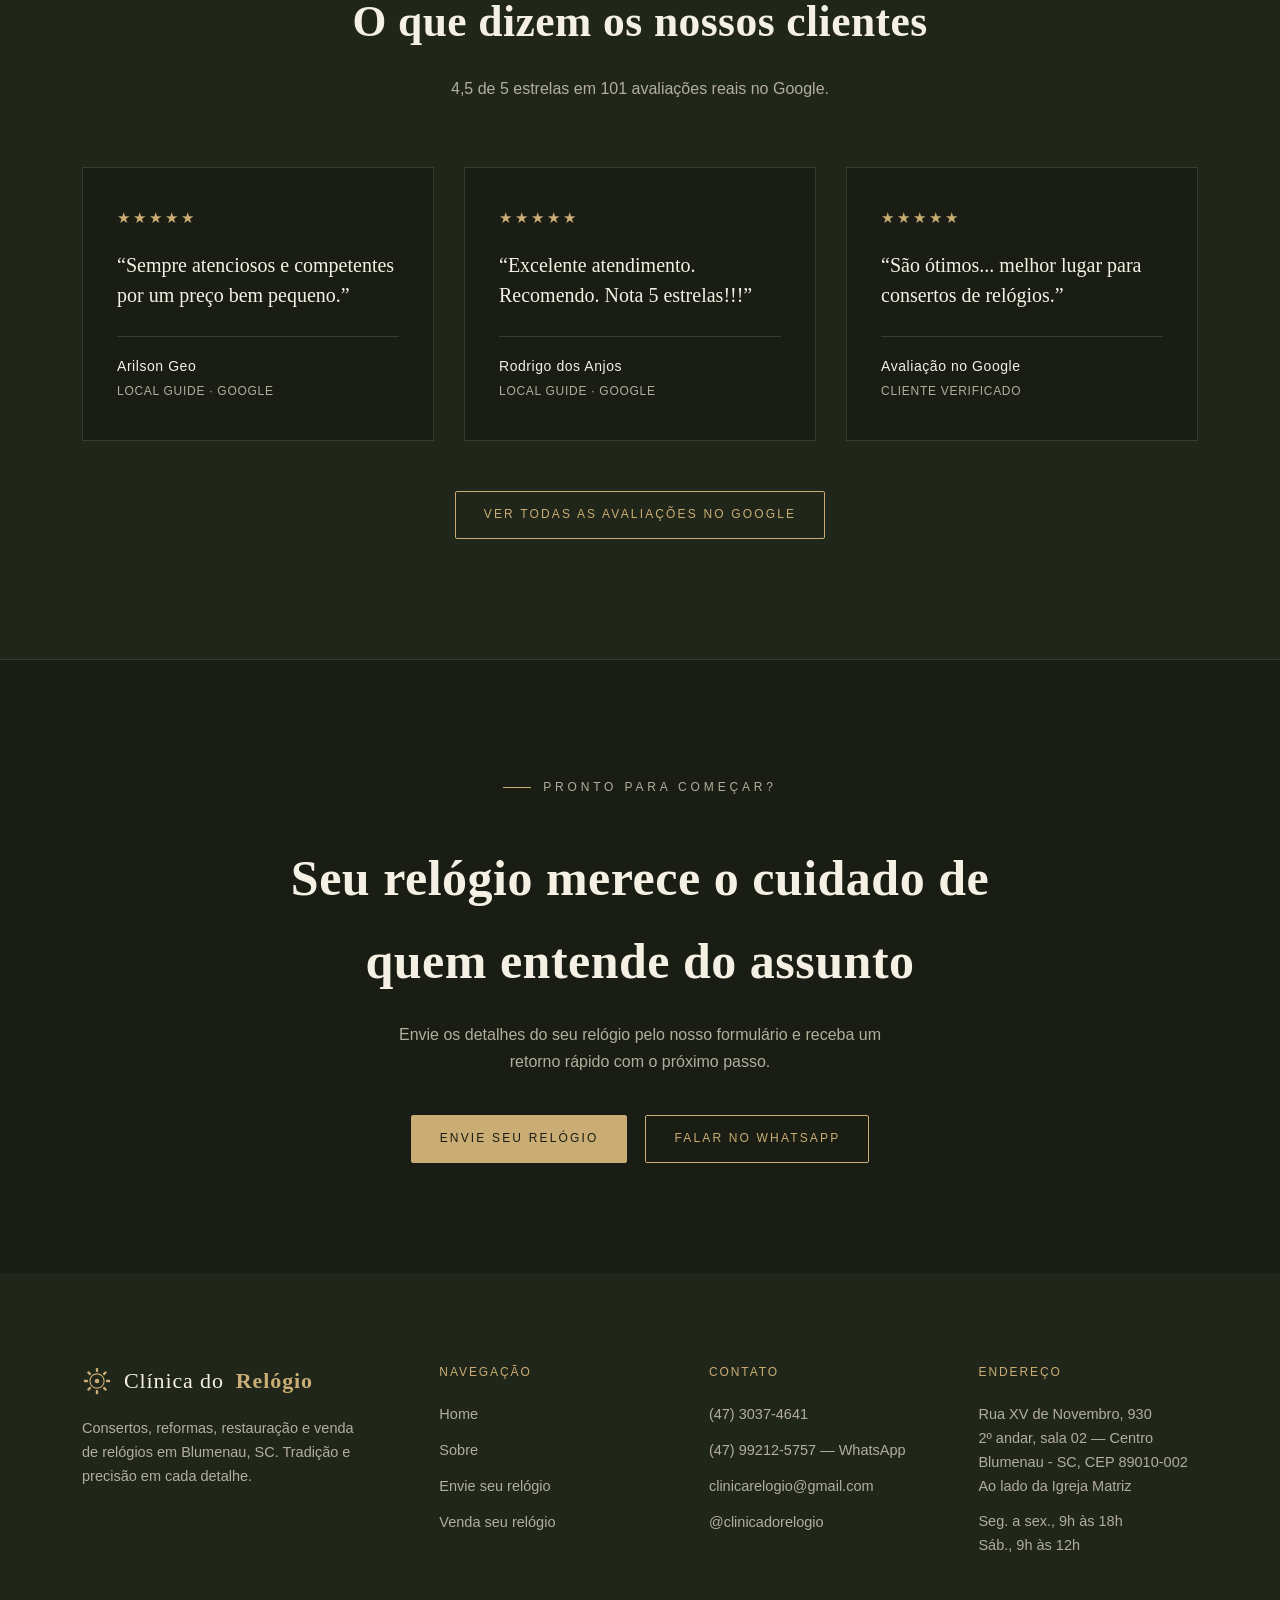
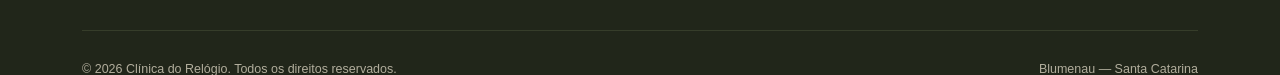
==== commit c615f6c1: "Linka card "Conserto e manutenção" ao formulário de envio Mesmo padrão do card "Compra e venda": ago" ====
--- a/index.html
+++ b/index.html
@@ -99,11 +99,12 @@
     </div>
 
     <div class="services-grid">
-      <div class="service-card">
+      <a href="enviar.html" class="service-card">
         <svg class="icon" viewBox="0 0 24 24" fill="none" stroke="currentColor" stroke-width="1.2"><path d="M12 15a3 3 0 100-6 3 3 0 000 6z"/><path d="M19.4 13a1.65 1.65 0 00.33 1.82l.06.06a2 2 0 11-2.83 2.83l-.06-.06a1.65 1.65 0 00-1.82-.33 1.65 1.65 0 00-1 1.51V19a2 2 0 11-4 0v-.09a1.65 1.65 0 00-1-1.51 1.65 1.65 0 00-1.82.33l-.06.06a2 2 0 11-2.83-2.83l.06-.06A1.65 1.65 0 004.6 13a1.65 1.65 0 00-1.51-1H3a2 2 0 110-4h.09A1.65 1.65 0 004.6 7a1.65 1.65 0 00-.33-1.82l-.06-.06a2 2 0 112.83-2.83l.06.06A1.65 1.65 0 008.09 3a1.65 1.65 0 001-1.51V1a2 2 0 114 0v.09a1.65 1.65 0 001 1.51 1.65 1.65 0 001.82-.33l.06-.06a2 2 0 112.83 2.83l-.06.06A1.65 1.65 0 0019.4 7a1.65 1.65 0 001.51 1H21a2 2 0 110 4h-.09a1.65 1.65 0 00-1.51 1z"/></svg>
         <h3>Conserto e manutenção</h3>
         <p>Diagnóstico preciso e reparo de mecanismos automáticos, de corda manual e quartzo.</p>
-      </div>
+        <span class="card-link">Envie seu relógio →</span>
+      </a>
 
       <div class="service-card">
         <svg class="icon" viewBox="0 0 24 24" fill="none" stroke="currentColor" stroke-width="1.2"><path d="M12 2l2.4 6.6L21 11l-6.6 2.4L12 20l-2.4-6.6L3 11l6.6-2.4L12 2z"/></svg>
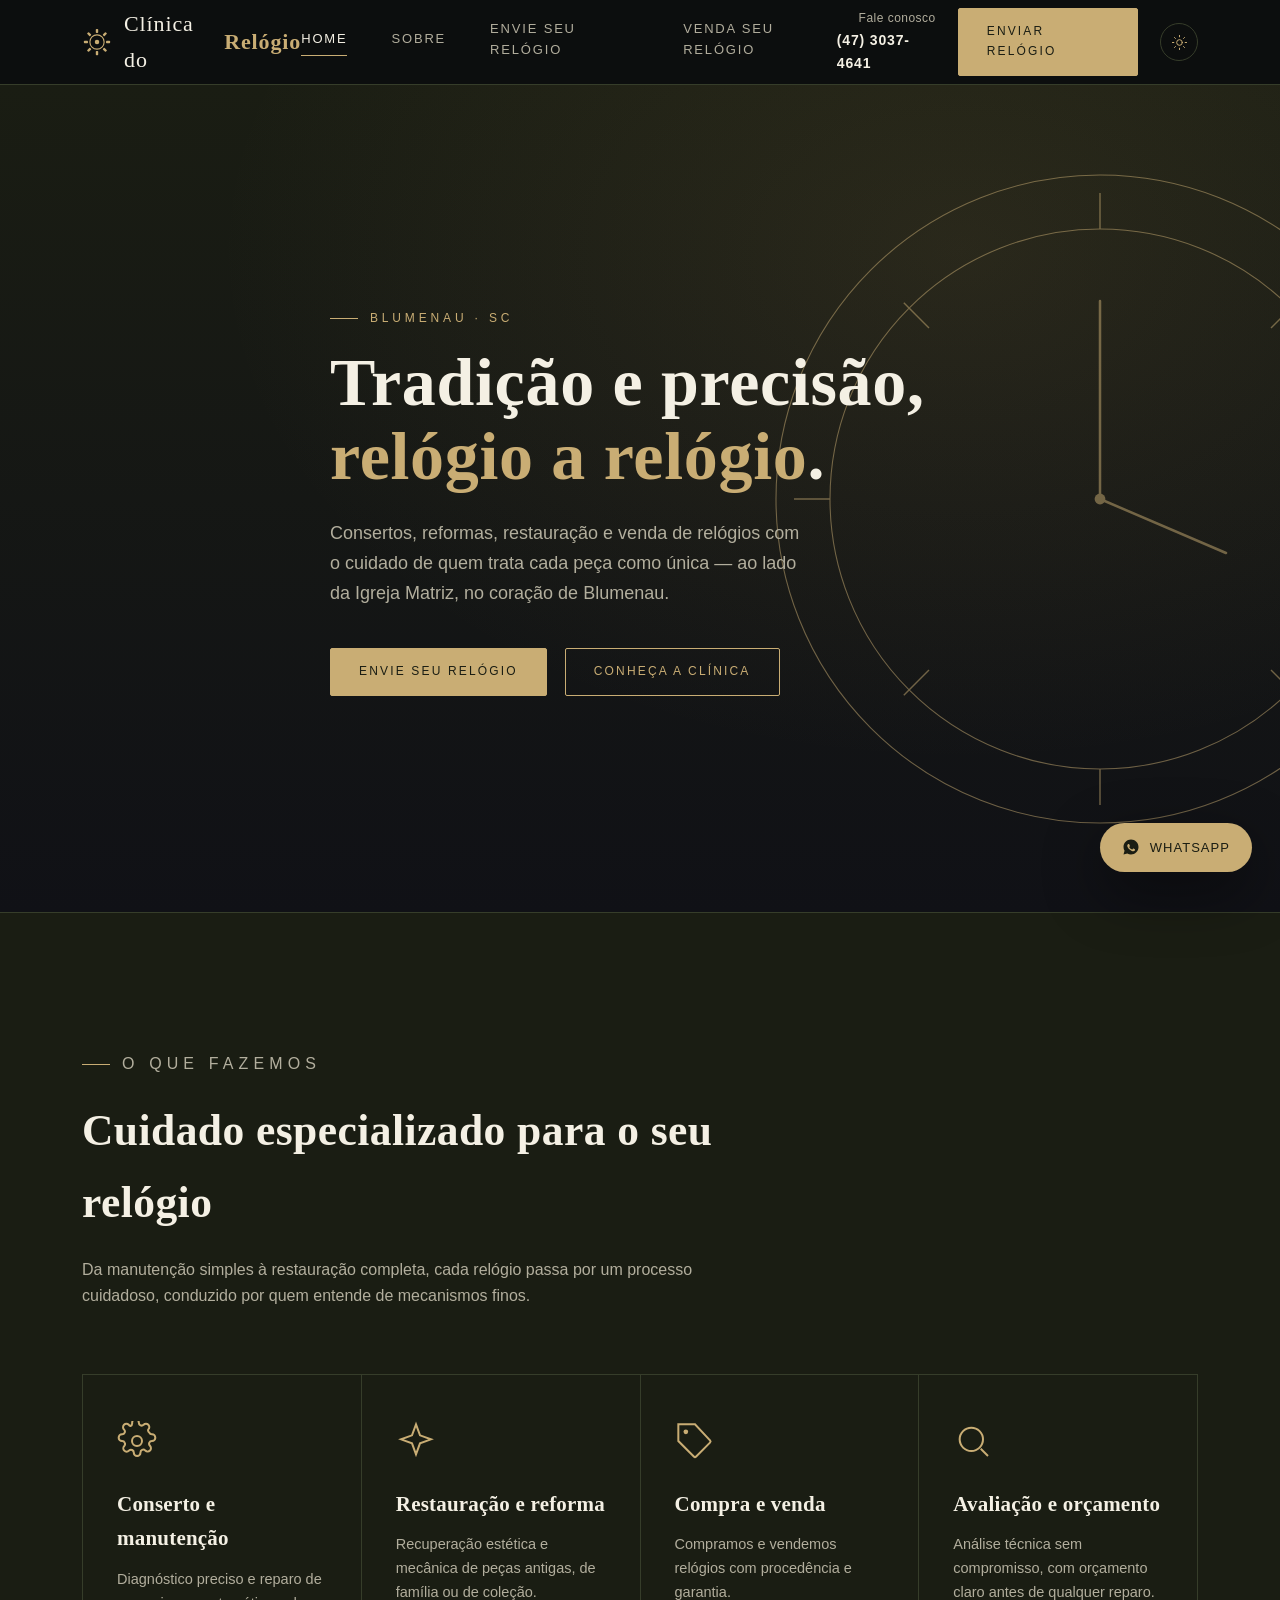
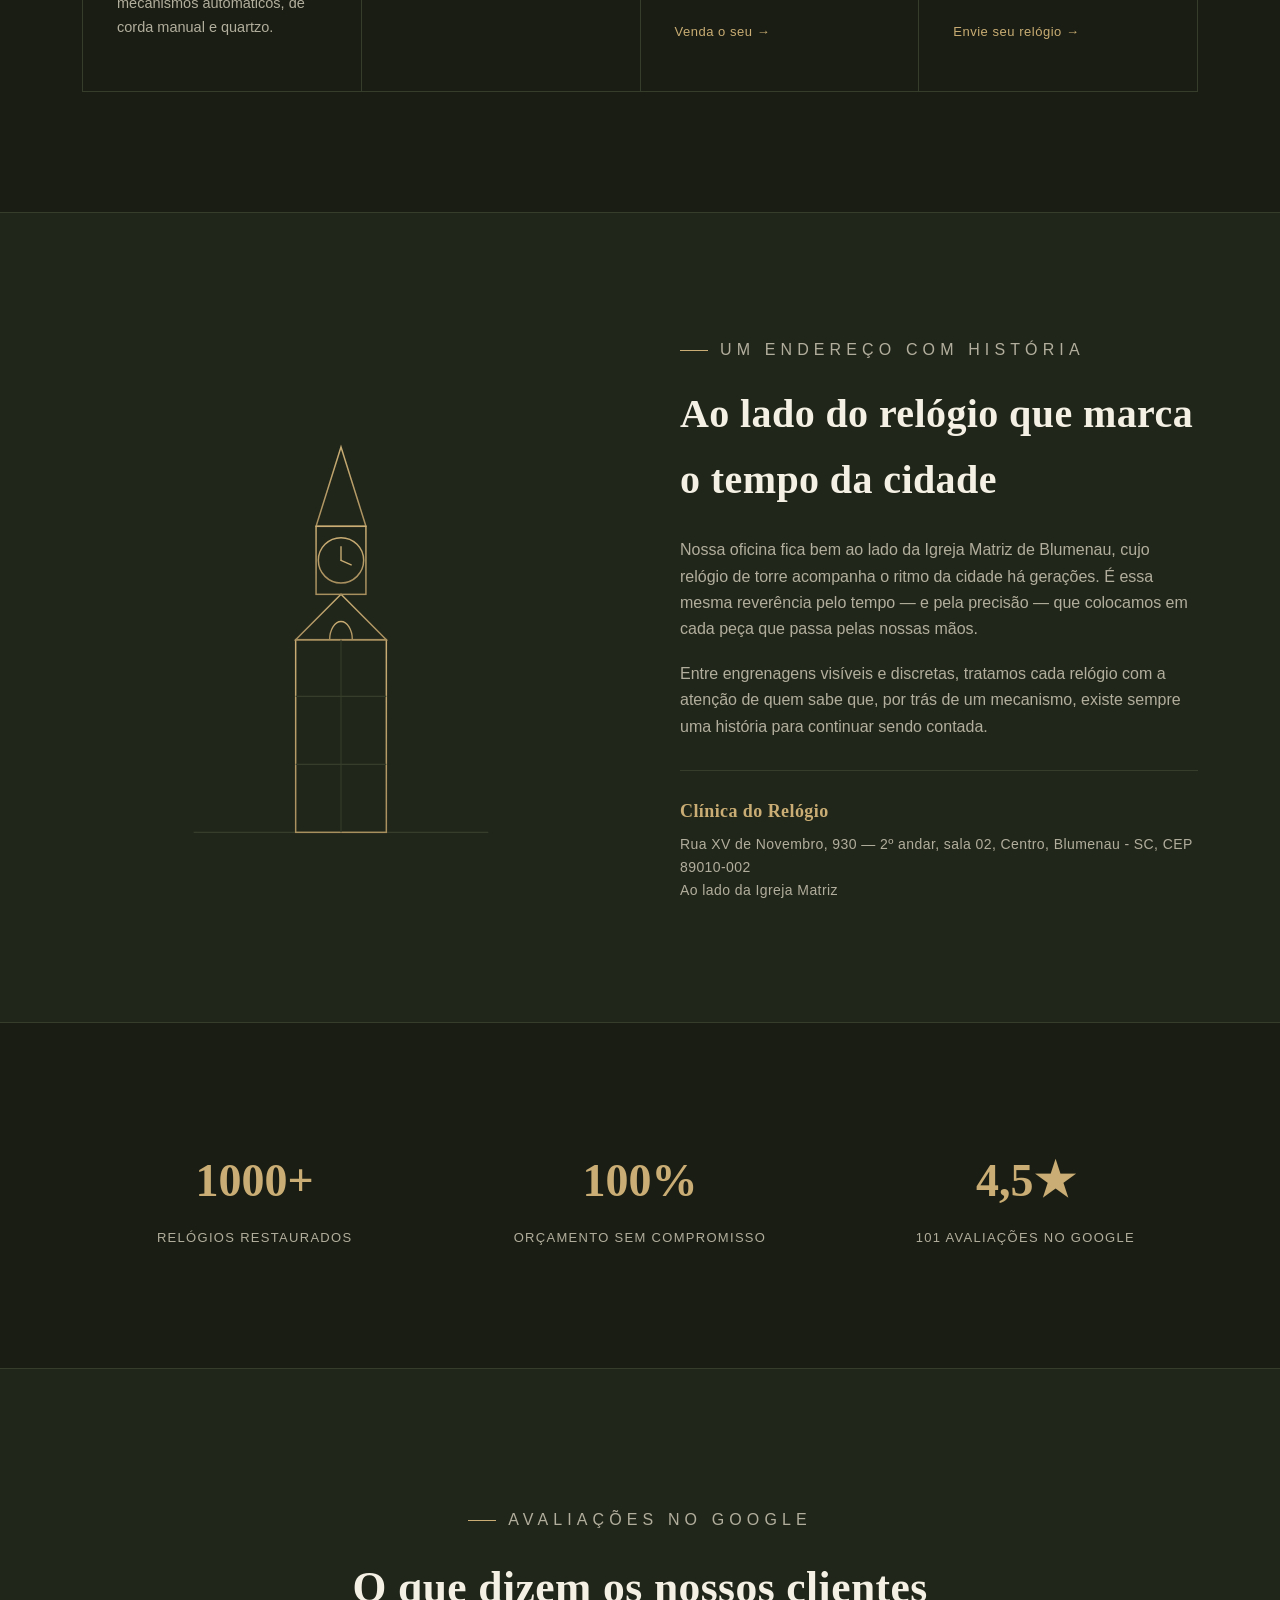
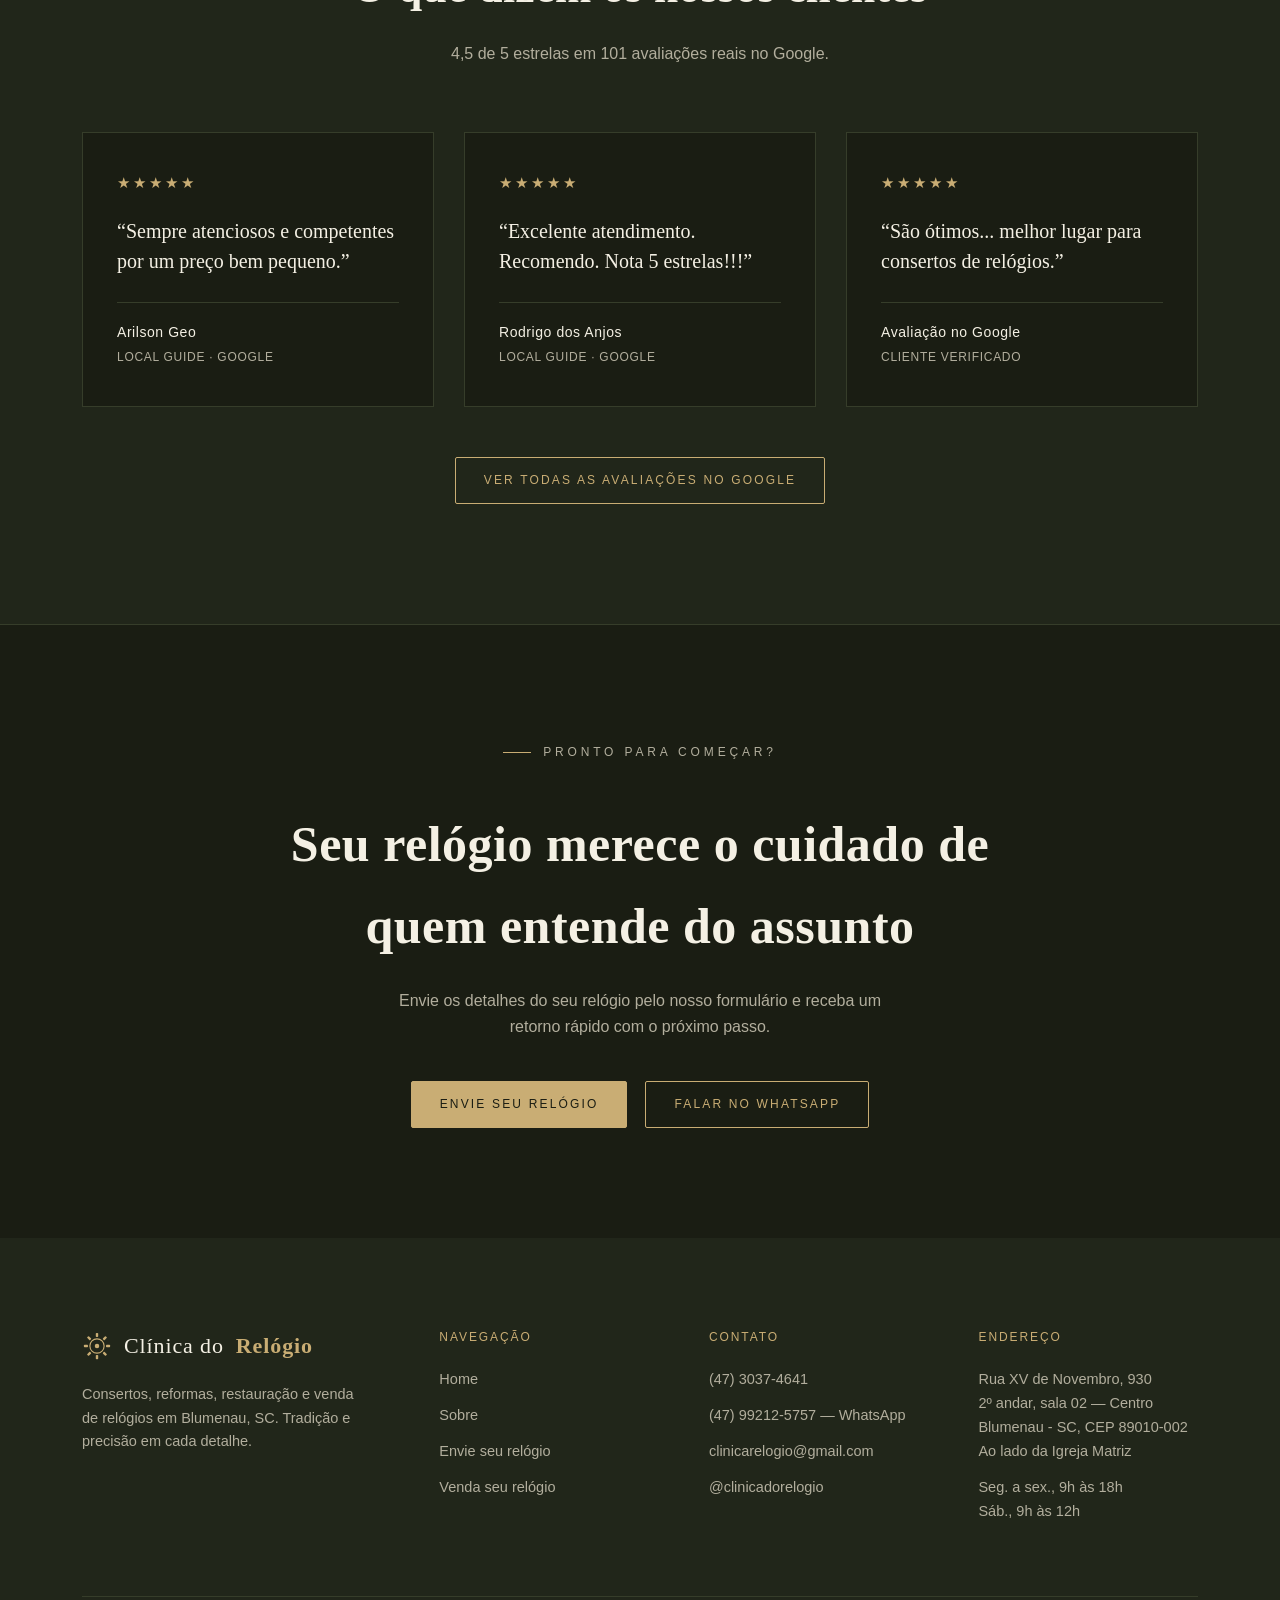
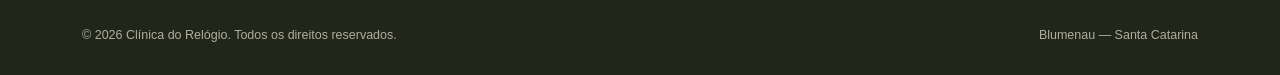
==== commit 4f61e7b0: "Move o link de envio do card "Conserto e manutenção" para "Avaliação e orçamento" Faz mais sentido s" ====
--- a/index.html
+++ b/index.html
@@ -99,12 +99,11 @@
     </div>
 
     <div class="services-grid">
-      <a href="enviar.html" class="service-card">
+      <div class="service-card">
         <svg class="icon" viewBox="0 0 24 24" fill="none" stroke="currentColor" stroke-width="1.2"><path d="M12 15a3 3 0 100-6 3 3 0 000 6z"/><path d="M19.4 13a1.65 1.65 0 00.33 1.82l.06.06a2 2 0 11-2.83 2.83l-.06-.06a1.65 1.65 0 00-1.82-.33 1.65 1.65 0 00-1 1.51V19a2 2 0 11-4 0v-.09a1.65 1.65 0 00-1-1.51 1.65 1.65 0 00-1.82.33l-.06.06a2 2 0 11-2.83-2.83l.06-.06A1.65 1.65 0 004.6 13a1.65 1.65 0 00-1.51-1H3a2 2 0 110-4h.09A1.65 1.65 0 004.6 7a1.65 1.65 0 00-.33-1.82l-.06-.06a2 2 0 112.83-2.83l.06.06A1.65 1.65 0 008.09 3a1.65 1.65 0 001-1.51V1a2 2 0 114 0v.09a1.65 1.65 0 001 1.51 1.65 1.65 0 001.82-.33l.06-.06a2 2 0 112.83 2.83l-.06.06A1.65 1.65 0 0019.4 7a1.65 1.65 0 001.51 1H21a2 2 0 110 4h-.09a1.65 1.65 0 00-1.51 1z"/></svg>
         <h3>Conserto e manutenção</h3>
         <p>Diagnóstico preciso e reparo de mecanismos automáticos, de corda manual e quartzo.</p>
-        <span class="card-link">Envie seu relógio →</span>
-      </a>
+      </div>
 
       <div class="service-card">
         <svg class="icon" viewBox="0 0 24 24" fill="none" stroke="currentColor" stroke-width="1.2"><path d="M12 2l2.4 6.6L21 11l-6.6 2.4L12 20l-2.4-6.6L3 11l6.6-2.4L12 2z"/></svg>
@@ -119,11 +118,12 @@
         <span class="card-link">Venda o seu →</span>
       </a>
 
-      <div class="service-card">
+      <a href="enviar.html" class="service-card">
         <svg class="icon" viewBox="0 0 24 24" fill="none" stroke="currentColor" stroke-width="1.2"><circle cx="11" cy="11" r="7"/><line x1="21" y1="21" x2="16.65" y2="16.65"/></svg>
         <h3>Avaliação e orçamento</h3>
         <p>Análise técnica sem compromisso, com orçamento claro antes de qualquer reparo.</p>
-      </div>
+        <span class="card-link">Envie seu relógio →</span>
+      </a>
     </div>
   </div>
 </section>
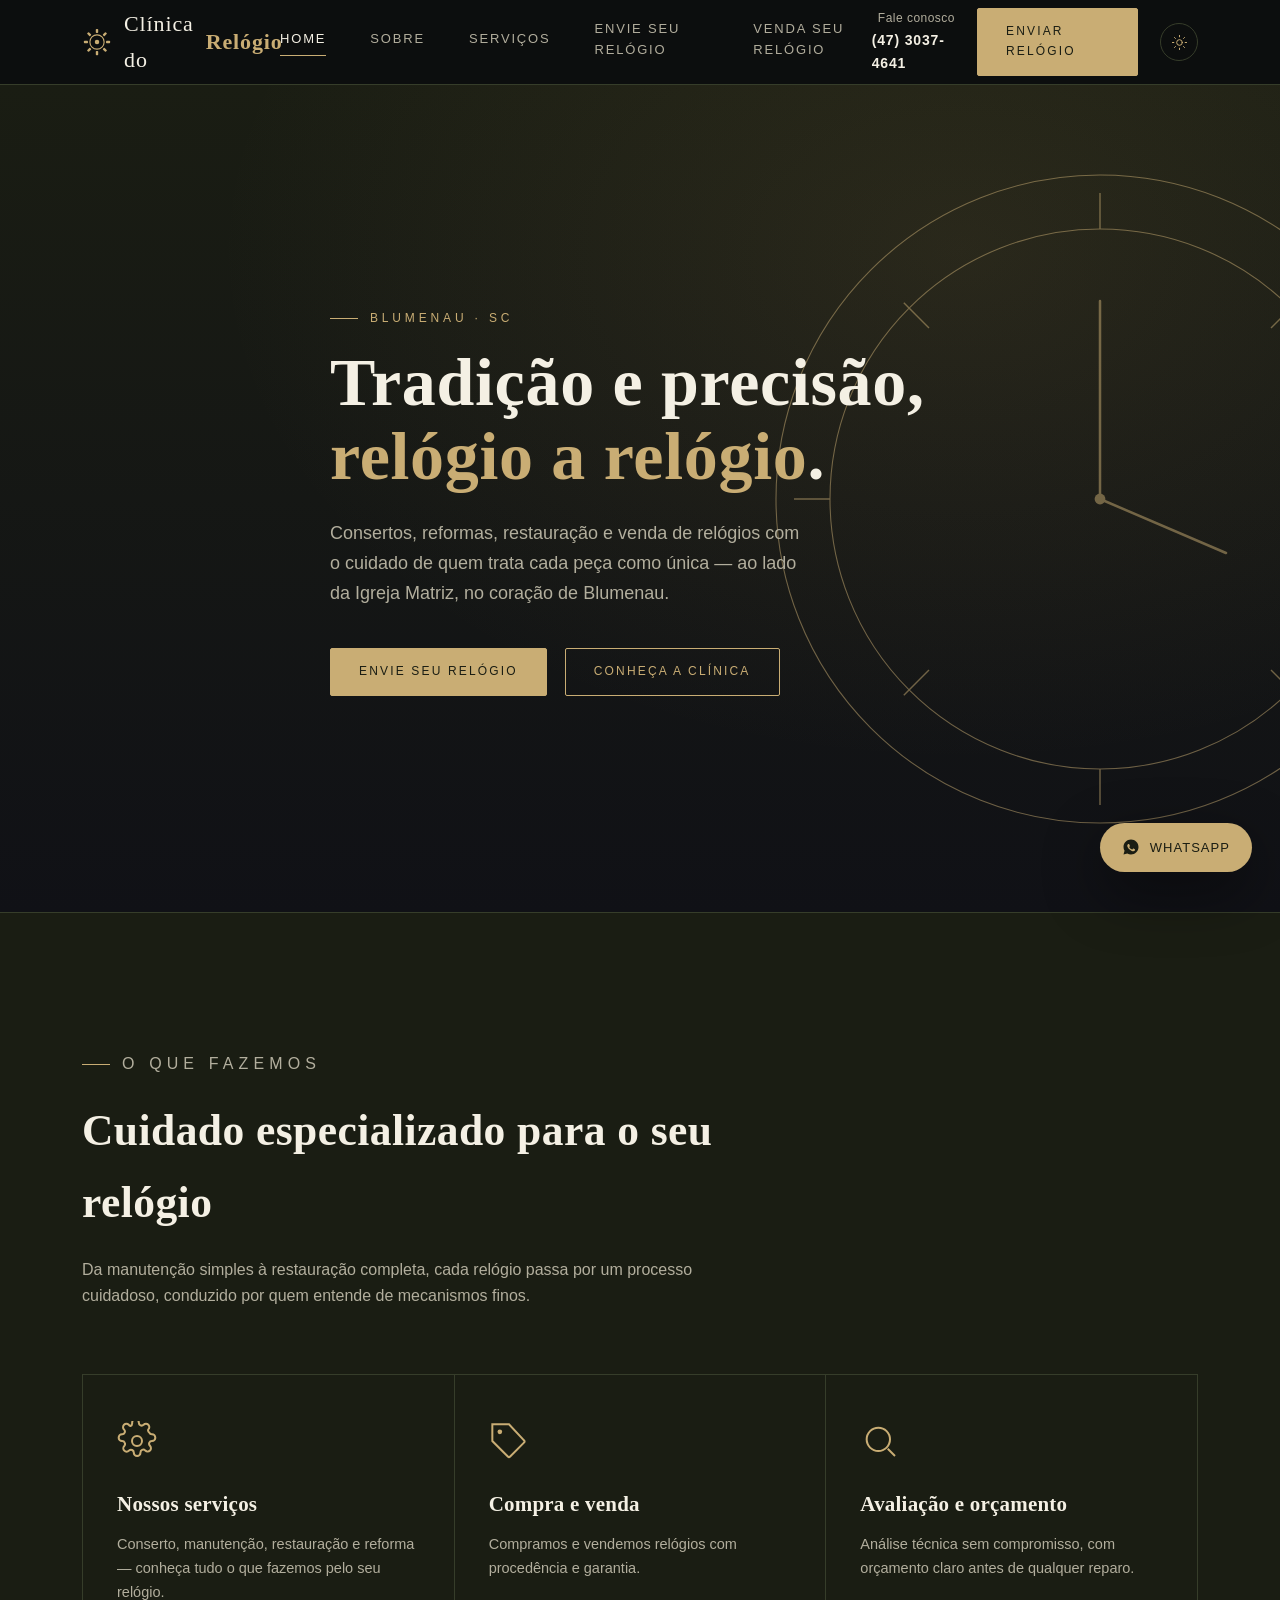
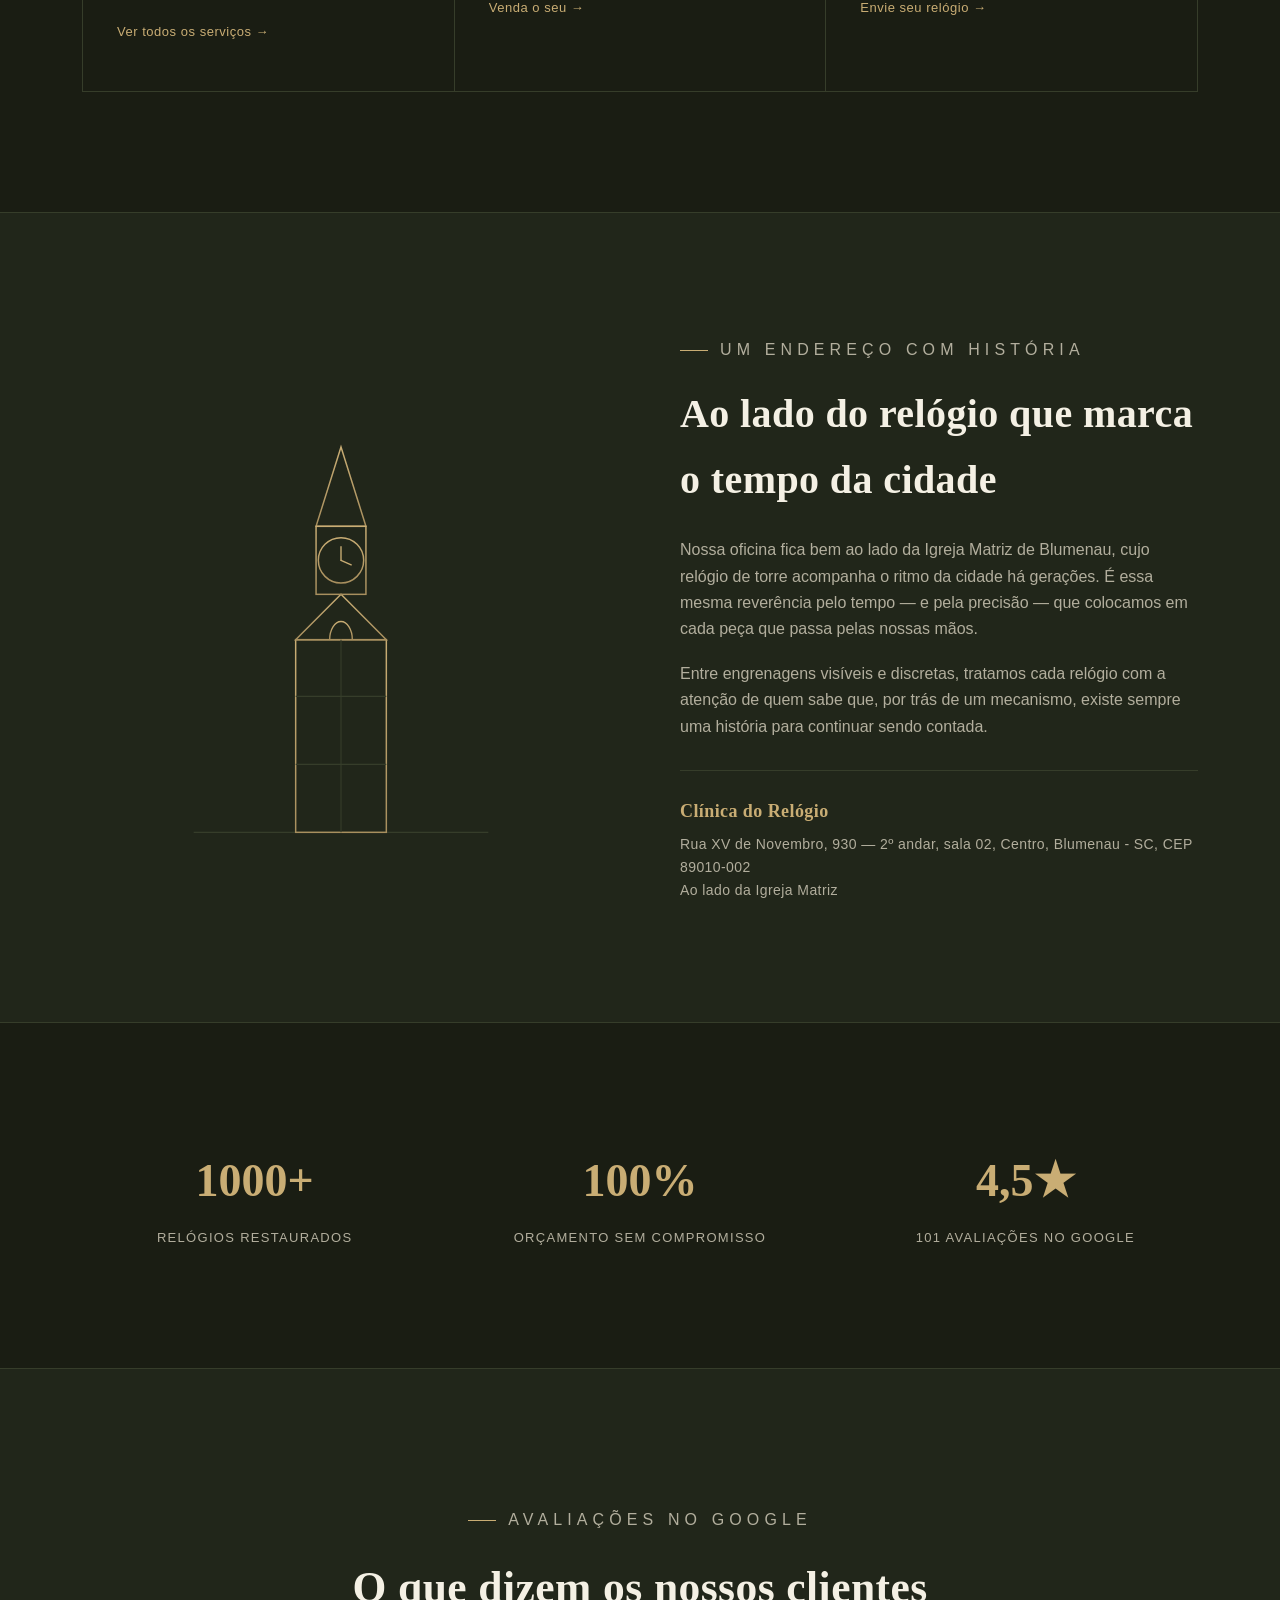
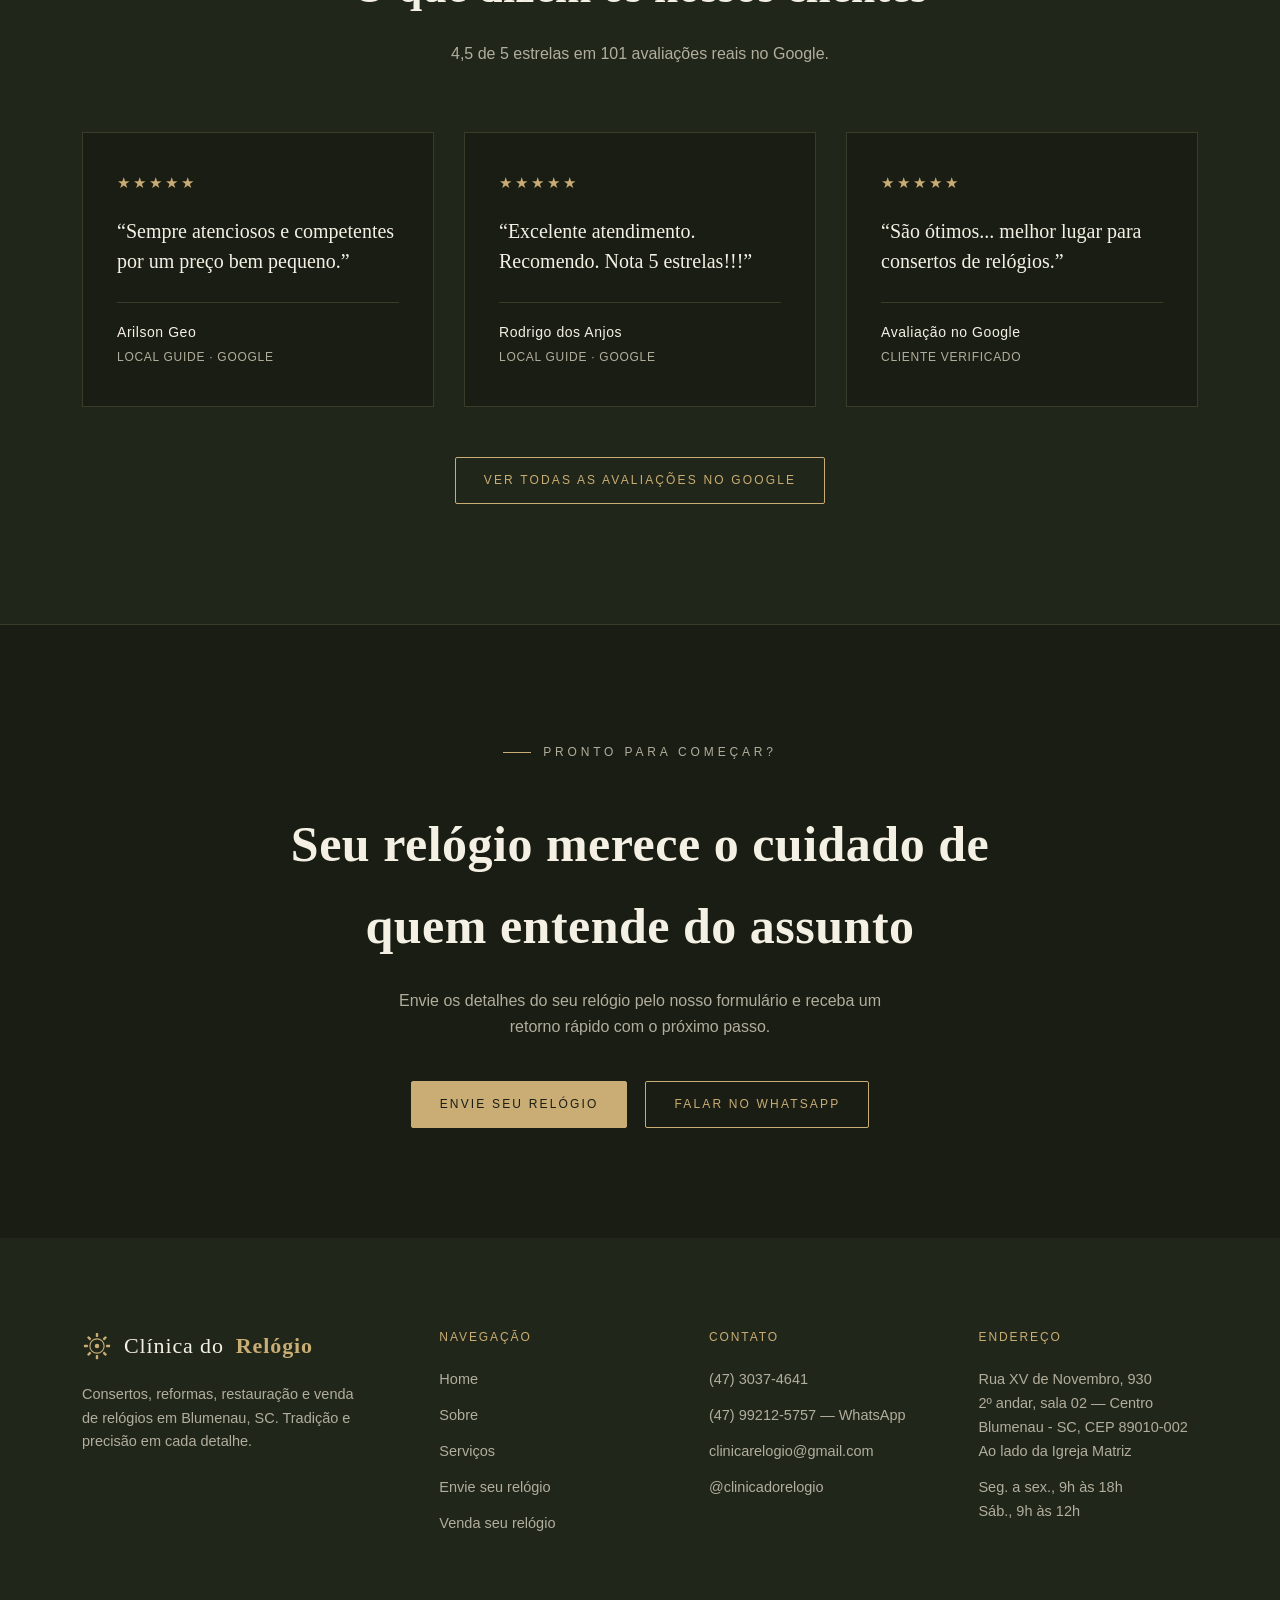
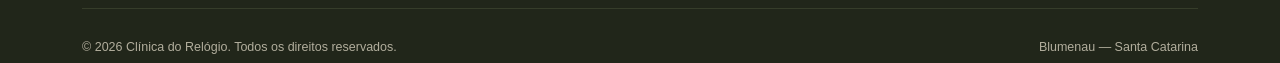
==== commit a5895bb1: "Consolida cards de conserto/restauração em um card e cria página de Serviços A Home agora mostra 3 c" ====
--- a/index.html
+++ b/index.html
@@ -29,6 +29,7 @@
     <nav class="main-nav">
       <a href="index.html" class="active">Home</a>
       <a href="sobre.html">Sobre</a>
+      <a href="servicos.html">Serviços</a>
       <a href="enviar.html">Envie seu relógio</a>
       <a href="vender.html">Venda seu relógio</a>
     </nav>
@@ -54,6 +55,7 @@
   <button class="close-btn" id="navClose">&times;</button>
   <a href="index.html">Home</a>
   <a href="sobre.html">Sobre</a>
+  <a href="servicos.html">Serviços</a>
   <a href="enviar.html">Envie seu relógio</a>
   <a href="vender.html">Venda seu relógio</a>
 </div>
@@ -99,17 +101,12 @@
     </div>
 
     <div class="services-grid">
-      <div class="service-card">
+      <a href="servicos.html" class="service-card">
         <svg class="icon" viewBox="0 0 24 24" fill="none" stroke="currentColor" stroke-width="1.2"><path d="M12 15a3 3 0 100-6 3 3 0 000 6z"/><path d="M19.4 13a1.65 1.65 0 00.33 1.82l.06.06a2 2 0 11-2.83 2.83l-.06-.06a1.65 1.65 0 00-1.82-.33 1.65 1.65 0 00-1 1.51V19a2 2 0 11-4 0v-.09a1.65 1.65 0 00-1-1.51 1.65 1.65 0 00-1.82.33l-.06.06a2 2 0 11-2.83-2.83l.06-.06A1.65 1.65 0 004.6 13a1.65 1.65 0 00-1.51-1H3a2 2 0 110-4h.09A1.65 1.65 0 004.6 7a1.65 1.65 0 00-.33-1.82l-.06-.06a2 2 0 112.83-2.83l.06.06A1.65 1.65 0 008.09 3a1.65 1.65 0 001-1.51V1a2 2 0 114 0v.09a1.65 1.65 0 001 1.51 1.65 1.65 0 001.82-.33l.06-.06a2 2 0 112.83 2.83l-.06.06A1.65 1.65 0 0019.4 7a1.65 1.65 0 001.51 1H21a2 2 0 110 4h-.09a1.65 1.65 0 00-1.51 1z"/></svg>
-        <h3>Conserto e manutenção</h3>
-        <p>Diagnóstico preciso e reparo de mecanismos automáticos, de corda manual e quartzo.</p>
-      </div>
-
-      <div class="service-card">
-        <svg class="icon" viewBox="0 0 24 24" fill="none" stroke="currentColor" stroke-width="1.2"><path d="M12 2l2.4 6.6L21 11l-6.6 2.4L12 20l-2.4-6.6L3 11l6.6-2.4L12 2z"/></svg>
-        <h3>Restauração e reforma</h3>
-        <p>Recuperação estética e mecânica de peças antigas, de família ou de coleção.</p>
-      </div>
+        <h3>Nossos serviços</h3>
+        <p>Conserto, manutenção, restauração e reforma — conheça tudo o que fazemos pelo seu relógio.</p>
+        <span class="card-link">Ver todos os serviços →</span>
+      </a>
 
       <a href="vender.html" class="service-card">
         <svg class="icon" viewBox="0 0 24 24" fill="none" stroke="currentColor" stroke-width="1.2"><path d="M12 2H2v10l9.29 9.29a1 1 0 0 0 1.41 0l8.29-8.29a1 1 0 0 0 0-1.41L12 2z"/><circle cx="6.5" cy="6.5" r="1.4" fill="currentColor" stroke="none"/></svg>
@@ -254,6 +251,7 @@
         <h4>Navegação</h4>
         <a href="index.html">Home</a>
         <a href="sobre.html">Sobre</a>
+        <a href="servicos.html">Serviços</a>
         <a href="enviar.html">Envie seu relógio</a>
         <a href="vender.html">Venda seu relógio</a>
       </div>
--- a/css/style.css
+++ b/css/style.css
@@ -277,7 +277,7 @@
 /* Services grid */
 .services-grid {
   display: grid;
-  grid-template-columns: repeat(4, 1fr);
+  grid-template-columns: repeat(3, 1fr);
   gap: 1px;
   background: var(--line);
   border: 1px solid var(--line);
@@ -294,7 +294,7 @@
 .service-card .icon { width: 40px; height: 40px; color: var(--gold); margin-bottom: 26px; }
 .service-card h3 { font-size: 21px; margin-bottom: 12px; font-weight: 600; }
 .service-card p { color: var(--text-muted); font-size: 14.5px; }
-.service-card .card-link {
+.card-link {
   display: inline-block;
   margin-top: 16px;
   font-size: 13px;
@@ -568,6 +568,53 @@
 }
 .float-whatsapp:hover { transform: translateY(-3px); background: var(--gold-soft); }
 .float-whatsapp svg { width: 18px; height: 18px; }
+
+/* Service detail blocks (Serviços page) */
+.service-detail-list {
+  display: flex;
+  flex-direction: column;
+}
+.service-detail {
+  display: grid;
+  grid-template-columns: 90px 1fr;
+  gap: 36px;
+  padding: 48px 0;
+  border-top: 1px solid var(--line);
+}
+.service-detail:first-child { border-top: none; padding-top: 0; }
+.sd-icon { width: 52px; height: 52px; color: var(--gold); }
+.sd-icon svg { width: 100%; height: 100%; }
+.sd-copy h3 { font-size: 26px; margin-bottom: 14px; }
+.sd-copy > p { color: var(--text-muted); font-size: 16px; margin-bottom: 20px; max-width: 640px; }
+.sd-copy ul {
+  list-style: none;
+  padding: 0;
+  display: grid;
+  grid-template-columns: repeat(2, 1fr);
+  gap: 10px 28px;
+  margin-bottom: 22px;
+  max-width: 640px;
+}
+.sd-copy li {
+  font-size: 14px;
+  color: var(--text-muted);
+  padding-left: 18px;
+  position: relative;
+}
+.sd-copy li::before {
+  content: '';
+  position: absolute;
+  left: 0;
+  top: 9px;
+  width: 8px;
+  height: 1px;
+  background: var(--gold);
+}
+
+@media (max-width: 640px) {
+  .service-detail { grid-template-columns: 1fr; gap: 16px; }
+  .sd-copy ul { grid-template-columns: 1fr; }
+}
 
 /* Page hero (interior pages) */
 .page-hero {
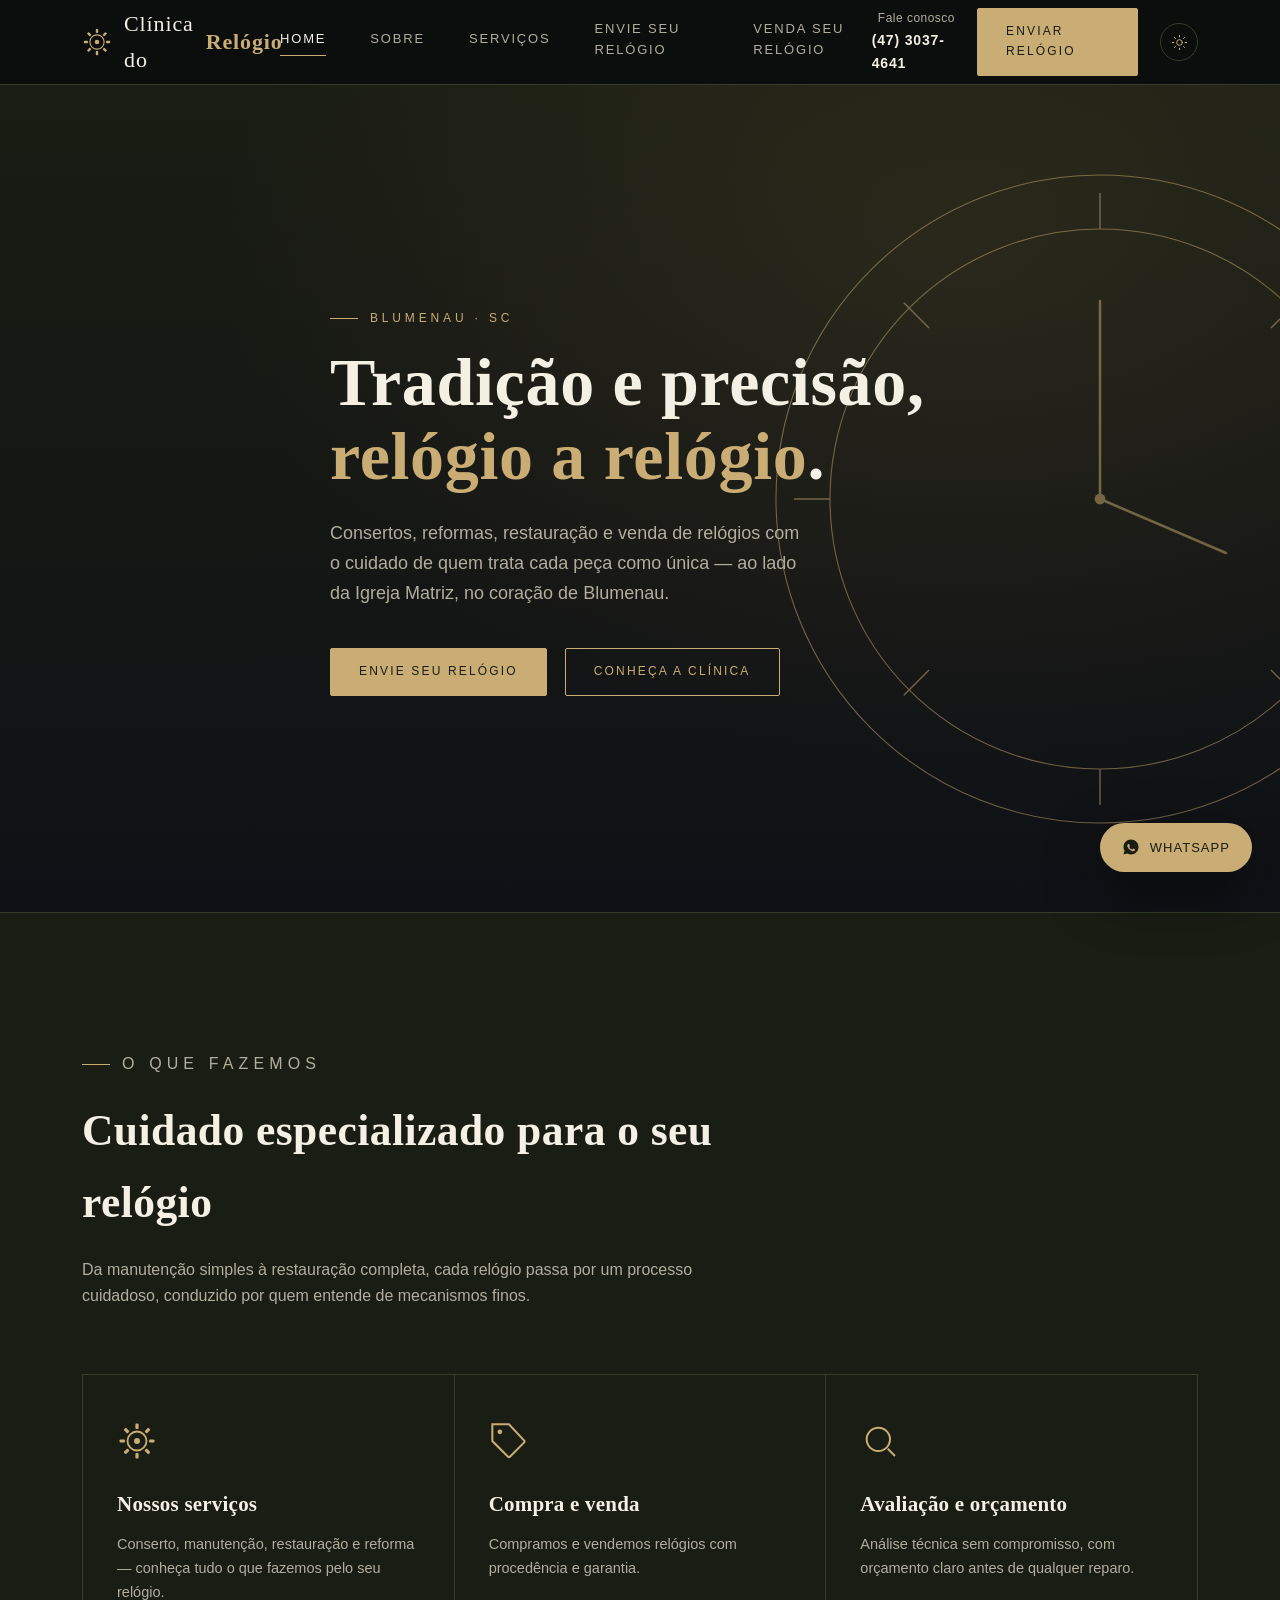
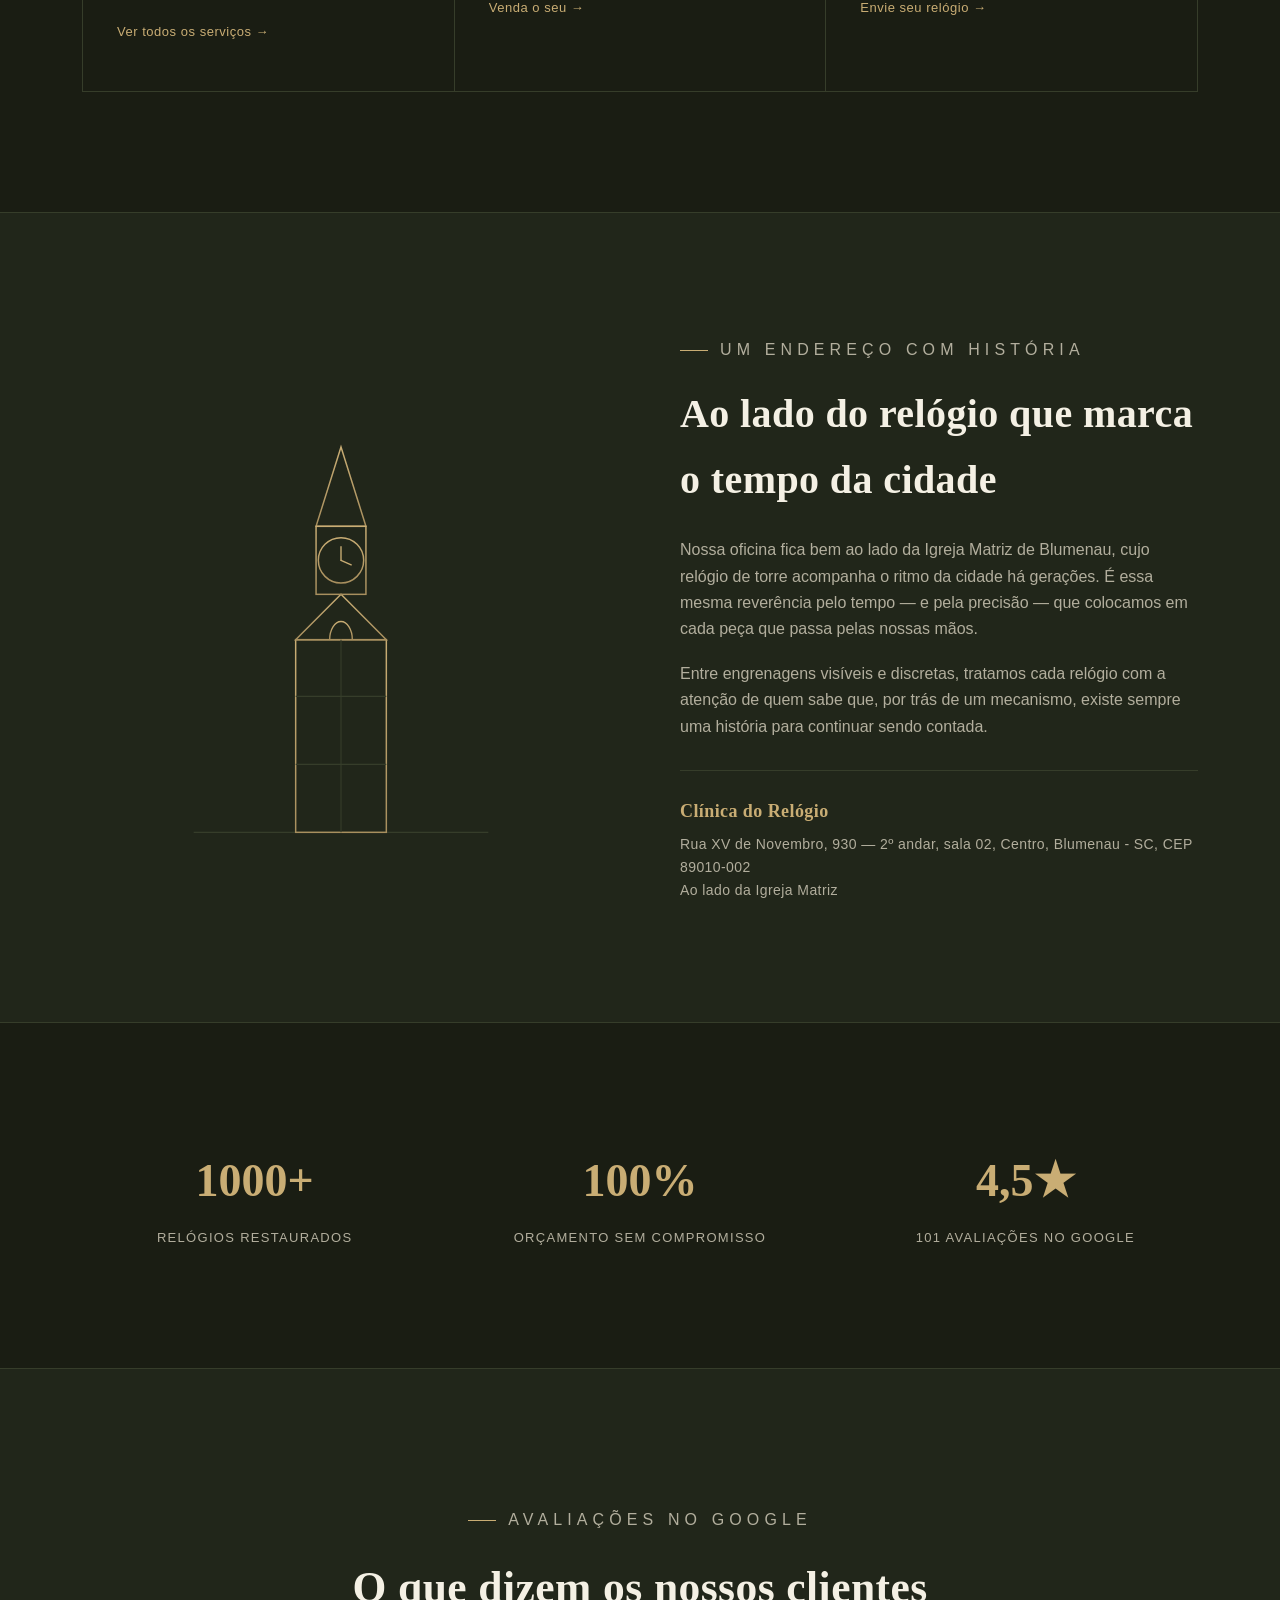
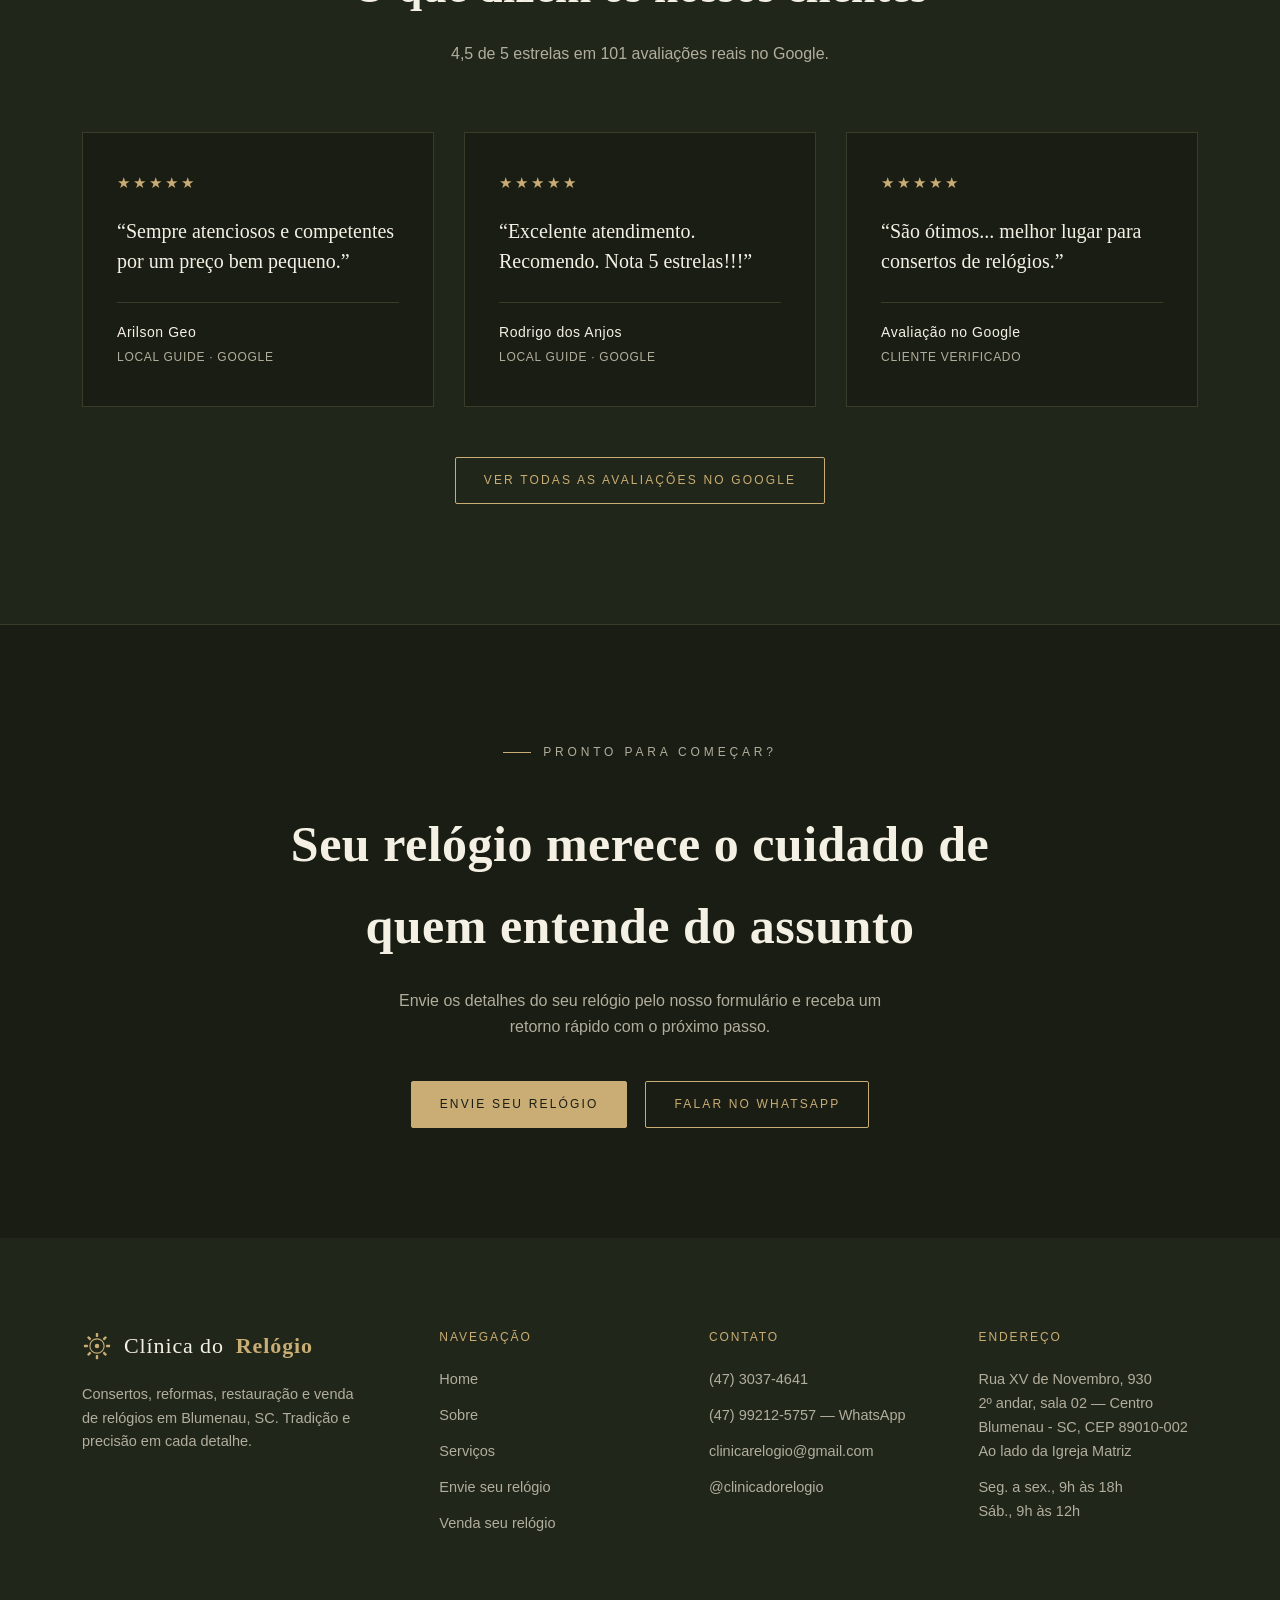
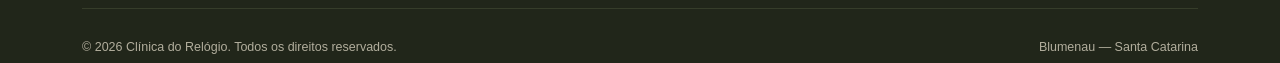
==== commit 9ee56048: "Corrige ícone de engrenagem distorcido nos cards/página de serviços O ícone "settings" (Feather-styl" ====
--- a/index.html
+++ b/index.html
@@ -102,7 +102,7 @@
 
     <div class="services-grid">
       <a href="servicos.html" class="service-card">
-        <svg class="icon" viewBox="0 0 24 24" fill="none" stroke="currentColor" stroke-width="1.2"><path d="M12 15a3 3 0 100-6 3 3 0 000 6z"/><path d="M19.4 13a1.65 1.65 0 00.33 1.82l.06.06a2 2 0 11-2.83 2.83l-.06-.06a1.65 1.65 0 00-1.82-.33 1.65 1.65 0 00-1 1.51V19a2 2 0 11-4 0v-.09a1.65 1.65 0 00-1-1.51 1.65 1.65 0 00-1.82.33l-.06.06a2 2 0 11-2.83-2.83l.06-.06A1.65 1.65 0 004.6 13a1.65 1.65 0 00-1.51-1H3a2 2 0 110-4h.09A1.65 1.65 0 004.6 7a1.65 1.65 0 00-.33-1.82l-.06-.06a2 2 0 112.83-2.83l.06.06A1.65 1.65 0 008.09 3a1.65 1.65 0 001-1.51V1a2 2 0 114 0v.09a1.65 1.65 0 001 1.51 1.65 1.65 0 001.82-.33l.06-.06a2 2 0 112.83 2.83l-.06.06A1.65 1.65 0 0019.4 7a1.65 1.65 0 001.51 1H21a2 2 0 110 4h-.09a1.65 1.65 0 00-1.51 1z"/></svg>
+        <svg class="icon" viewBox="0 0 24 24" fill="none" stroke="currentColor" stroke-width="1.2"><circle cx="12" cy="12" r="5.7" fill="none" stroke="currentColor" stroke-width="1.1"/><circle cx="12" cy="12" r="1.8" fill="currentColor" stroke="none"/><g fill="currentColor" stroke="none"><rect x="11.04" y="1.5" width="1.92" height="3.3" rx="0.6"/><rect x="11.04" y="1.5" width="1.92" height="3.3" rx="0.6" transform="rotate(45 12 12)"/><rect x="11.04" y="1.5" width="1.92" height="3.3" rx="0.6" transform="rotate(90 12 12)"/><rect x="11.04" y="1.5" width="1.92" height="3.3" rx="0.6" transform="rotate(135 12 12)"/><rect x="11.04" y="1.5" width="1.92" height="3.3" rx="0.6" transform="rotate(180 12 12)"/><rect x="11.04" y="1.5" width="1.92" height="3.3" rx="0.6" transform="rotate(225 12 12)"/><rect x="11.04" y="1.5" width="1.92" height="3.3" rx="0.6" transform="rotate(270 12 12)"/><rect x="11.04" y="1.5" width="1.92" height="3.3" rx="0.6" transform="rotate(315 12 12)"/></g></svg>
         <h3>Nossos serviços</h3>
         <p>Conserto, manutenção, restauração e reforma — conheça tudo o que fazemos pelo seu relógio.</p>
         <span class="card-link">Ver todos os serviços →</span>
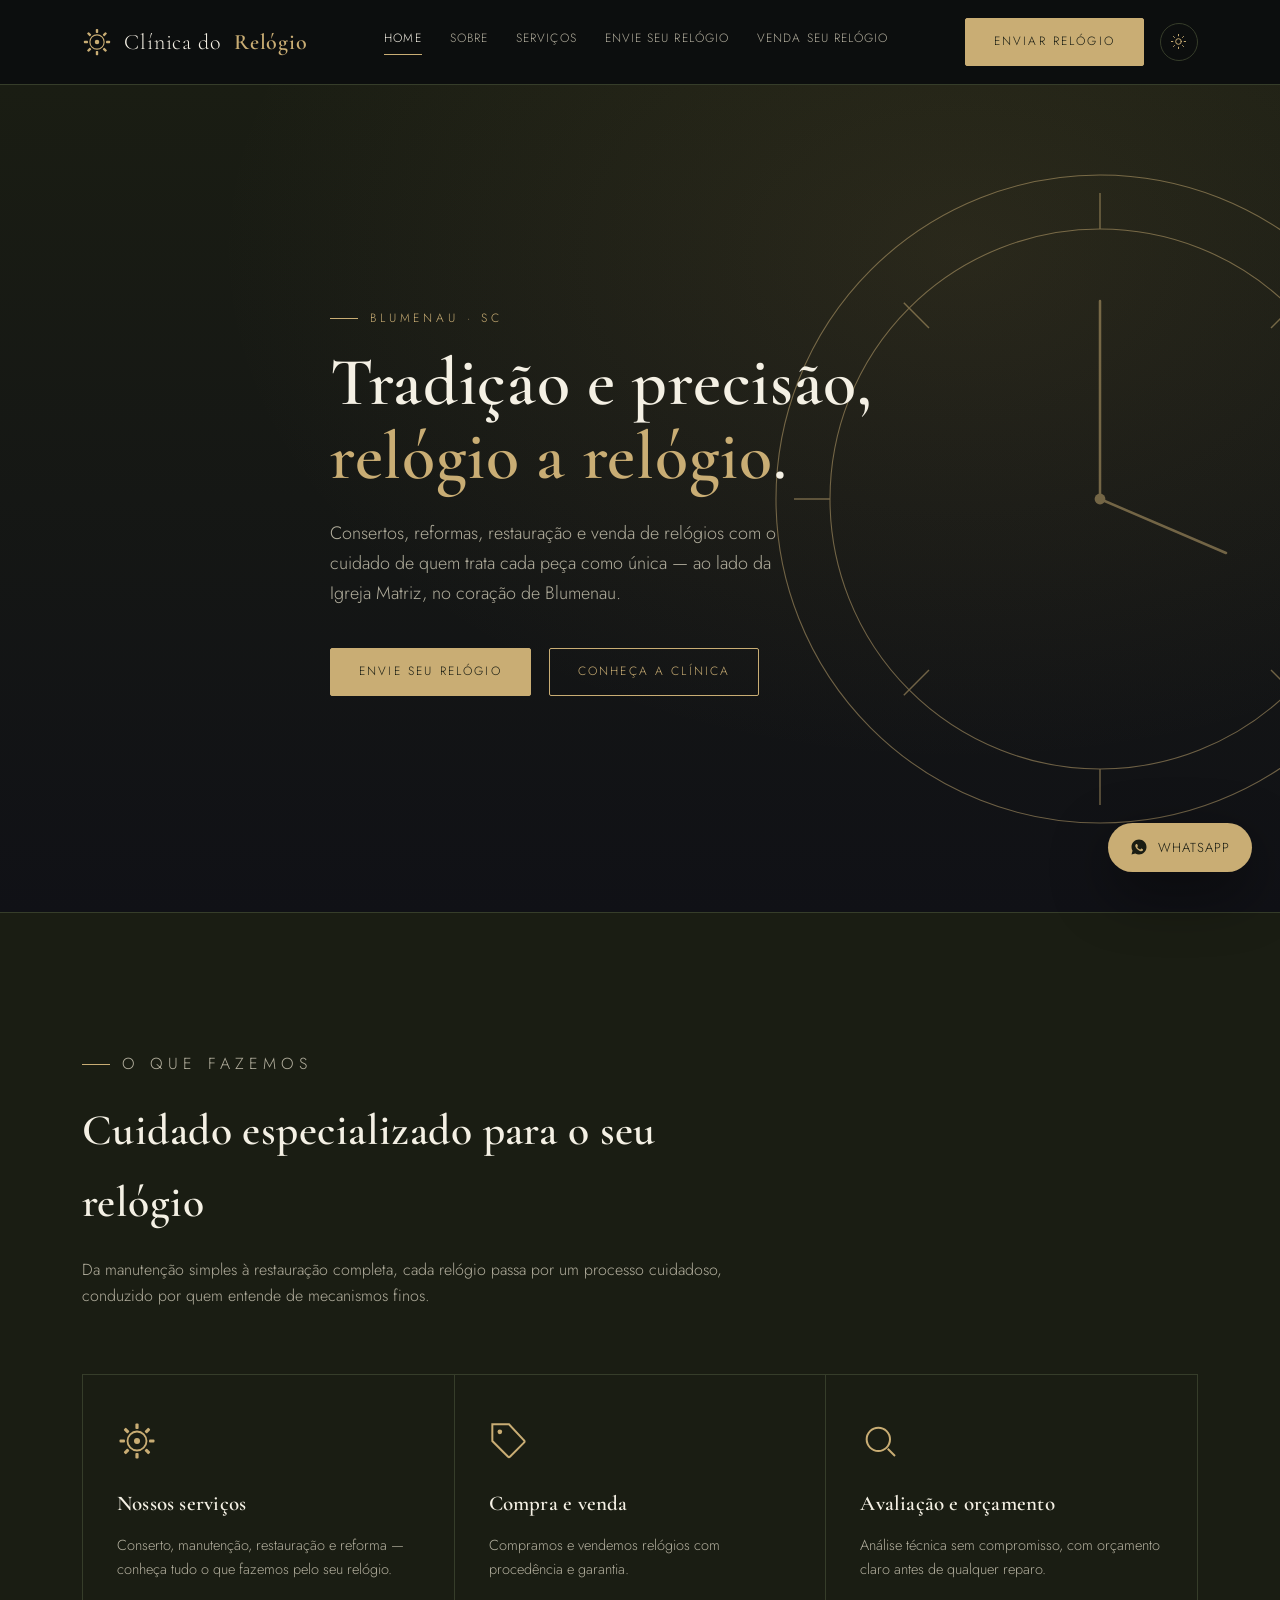
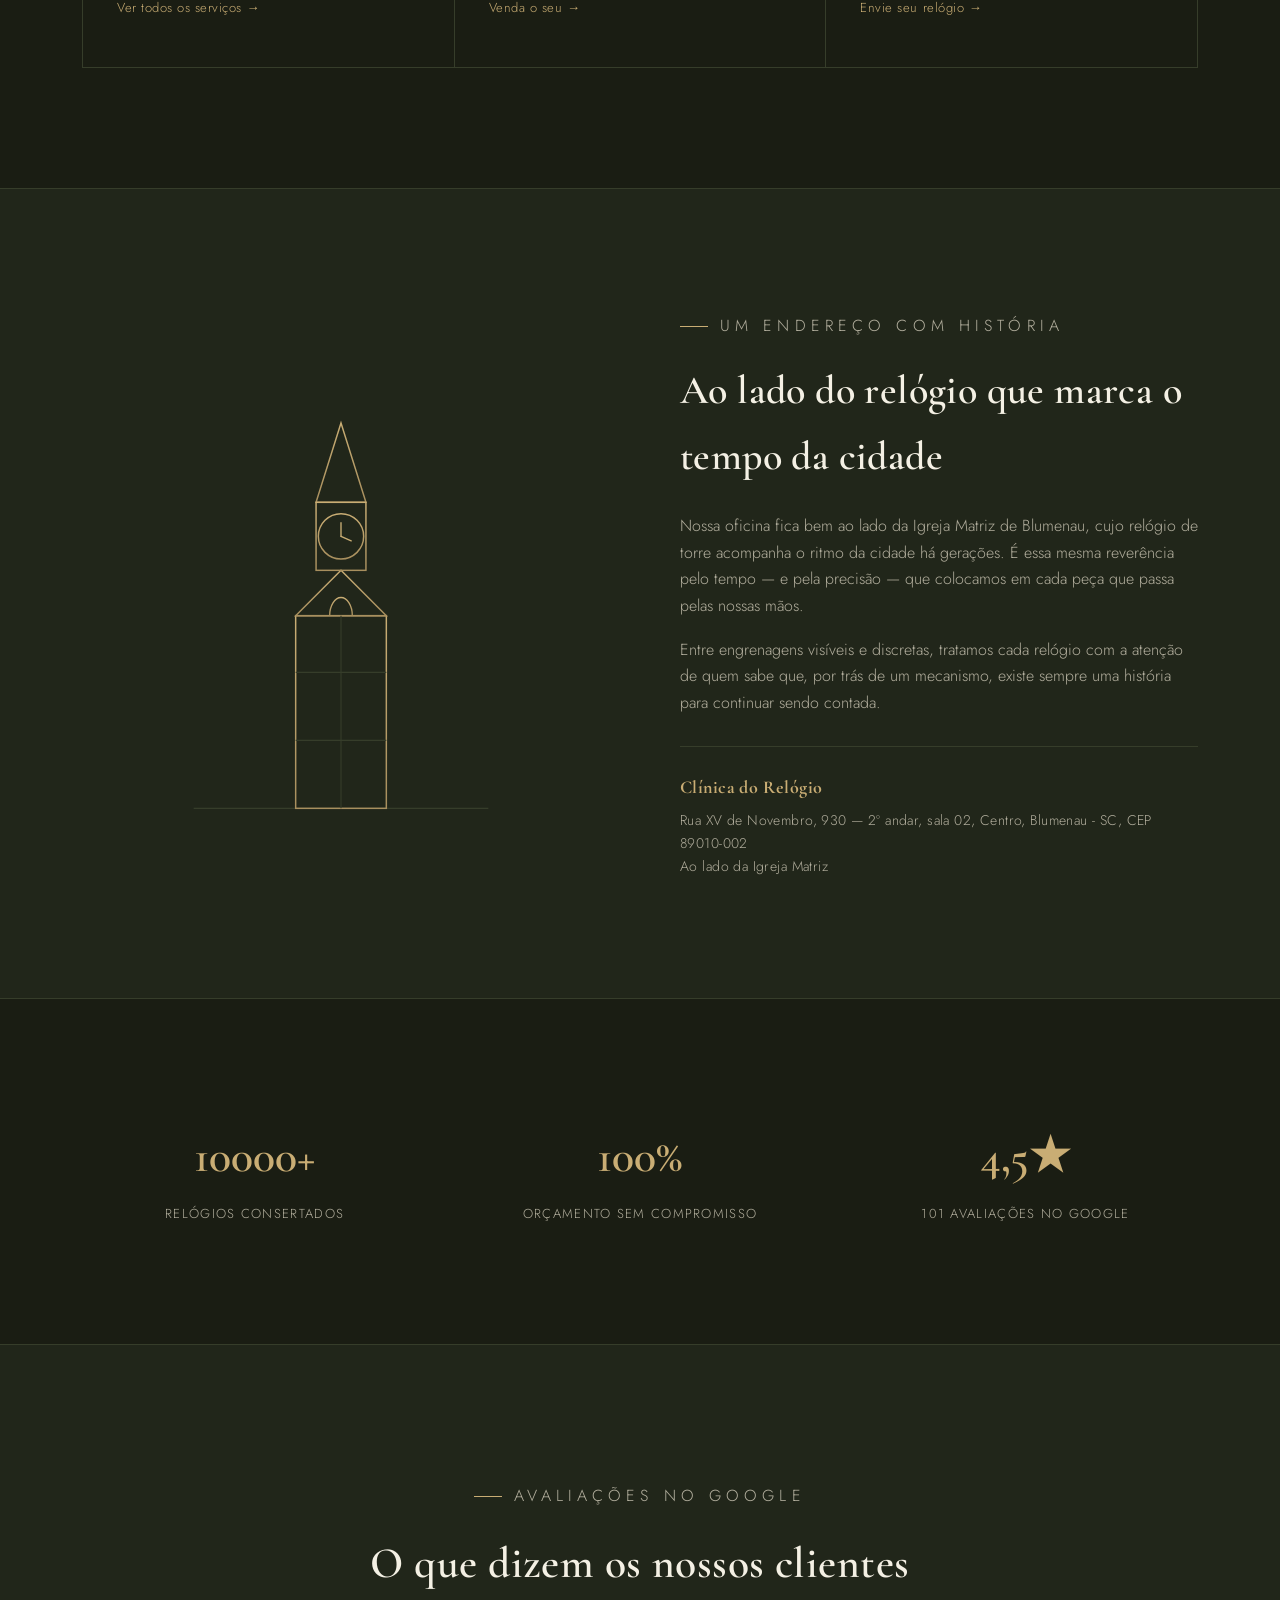
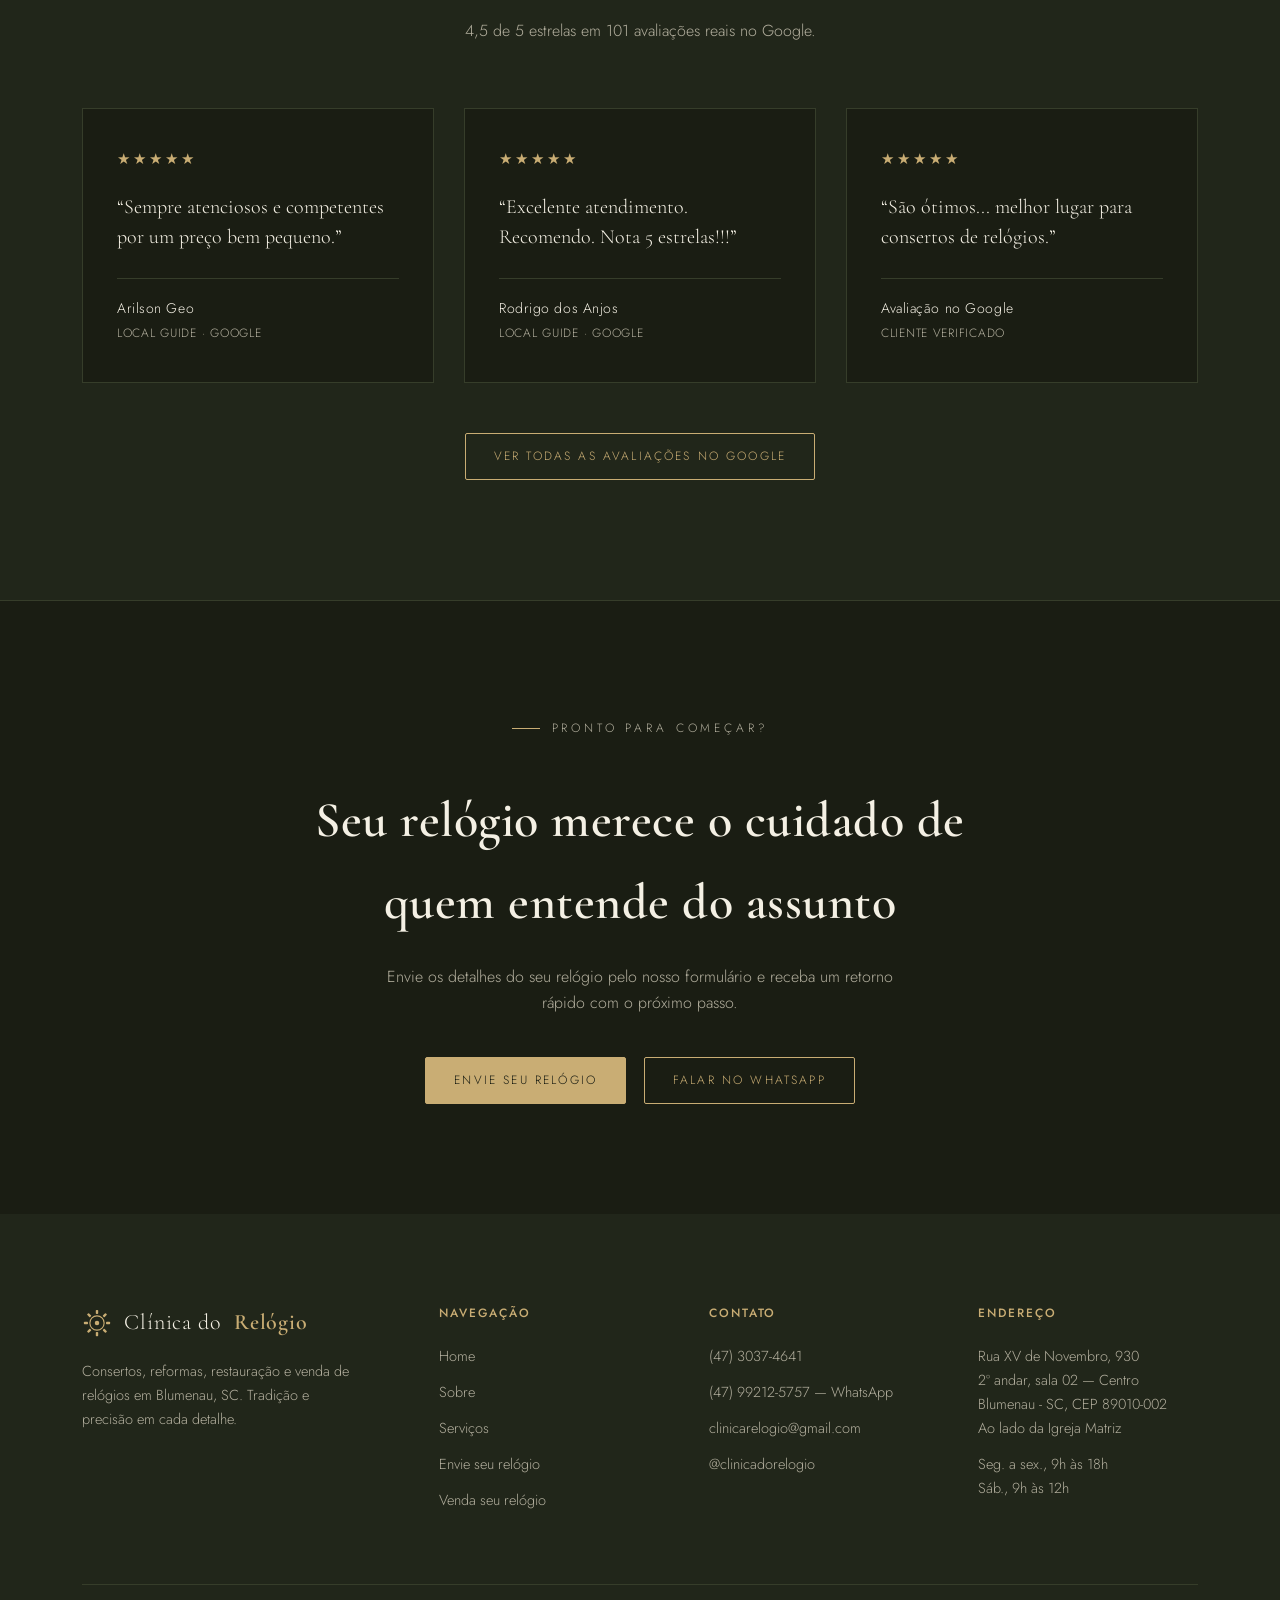
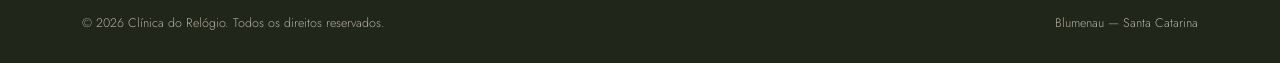
==== commit f1a65745: "Atualiza estatística para 10000+ relógios consertados Co-Authored-By: Claude Sonnet 5 <noreply@anthr" ====
--- a/index.html
+++ b/index.html
@@ -167,8 +167,8 @@
 <section>
   <div class="container stats">
     <div class="stat">
-      <strong>1000+</strong>
-      <span>Relógios restaurados</span>
+      <strong>10000+</strong>
+      <span>Relógios consertados</span>
     </div>
     <div class="stat">
       <strong>100%</strong>
--- a/css/style.css
+++ b/css/style.css
@@ -98,16 +98,17 @@
 .main-nav {
   display: flex;
   align-items: center;
-  gap: 44px;
+  gap: 28px;
 }
 
 .main-nav a {
-  font-size: 13px;
-  letter-spacing: 0.14em;
+  font-size: 12px;
+  letter-spacing: 0.09em;
   text-transform: uppercase;
   color: var(--text-muted);
   position: relative;
   padding-bottom: 6px;
+  white-space: nowrap;
   transition: color 0.25s ease;
 }
 .main-nav a::after {
@@ -127,7 +128,7 @@
 .header-cta {
   display: flex;
   align-items: center;
-  gap: 22px;
+  gap: 16px;
 }
 
 .phone-line {
@@ -137,6 +138,7 @@
   font-size: 12px;
   color: var(--text-muted);
   letter-spacing: 0.04em;
+  white-space: nowrap;
 }
 .phone-line strong { color: var(--text); font-size: 14px; letter-spacing: 0.06em; }
 
@@ -149,6 +151,7 @@
   font-size: 12px;
   letter-spacing: 0.18em;
   text-transform: uppercase;
+  white-space: nowrap;
   border: 1px solid var(--gold);
   color: var(--gold);
   border-radius: 2px;
@@ -681,10 +684,17 @@
   .stats { grid-template-columns: 1fr; gap: 30px; }
 }
 
-@media (max-width: 760px) {
+@media (max-width: 1440px) {
+  .phone-line { display: none; }
+}
+
+@media (max-width: 1024px) {
   .main-nav, .header-cta .phone-line, .header-cta > a.btn.solid { display: none; }
   .nav-toggle { display: flex; }
   .header-cta { gap: 10px; }
+}
+
+@media (max-width: 760px) {
   .services-grid { grid-template-columns: 1fr; }
   .steps { grid-template-columns: 1fr; }
   .field-row { grid-template-columns: 1fr; }
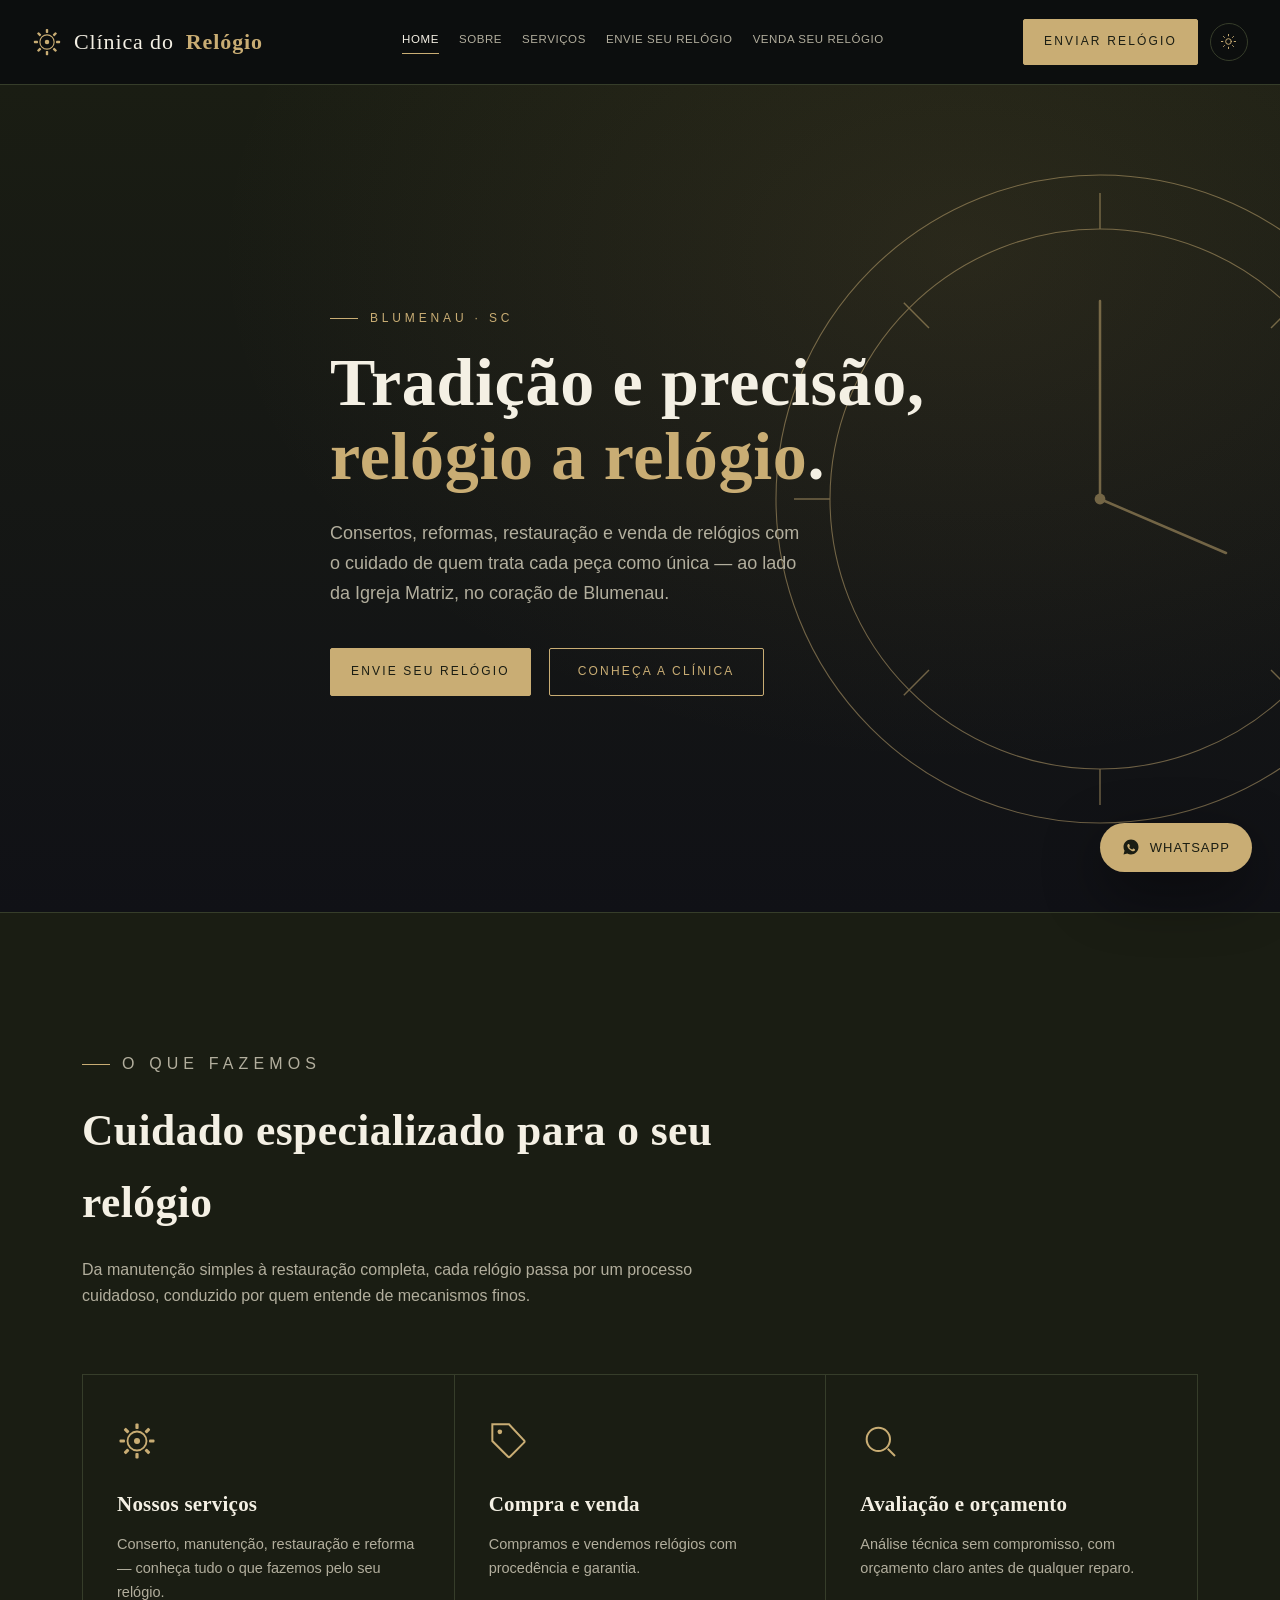
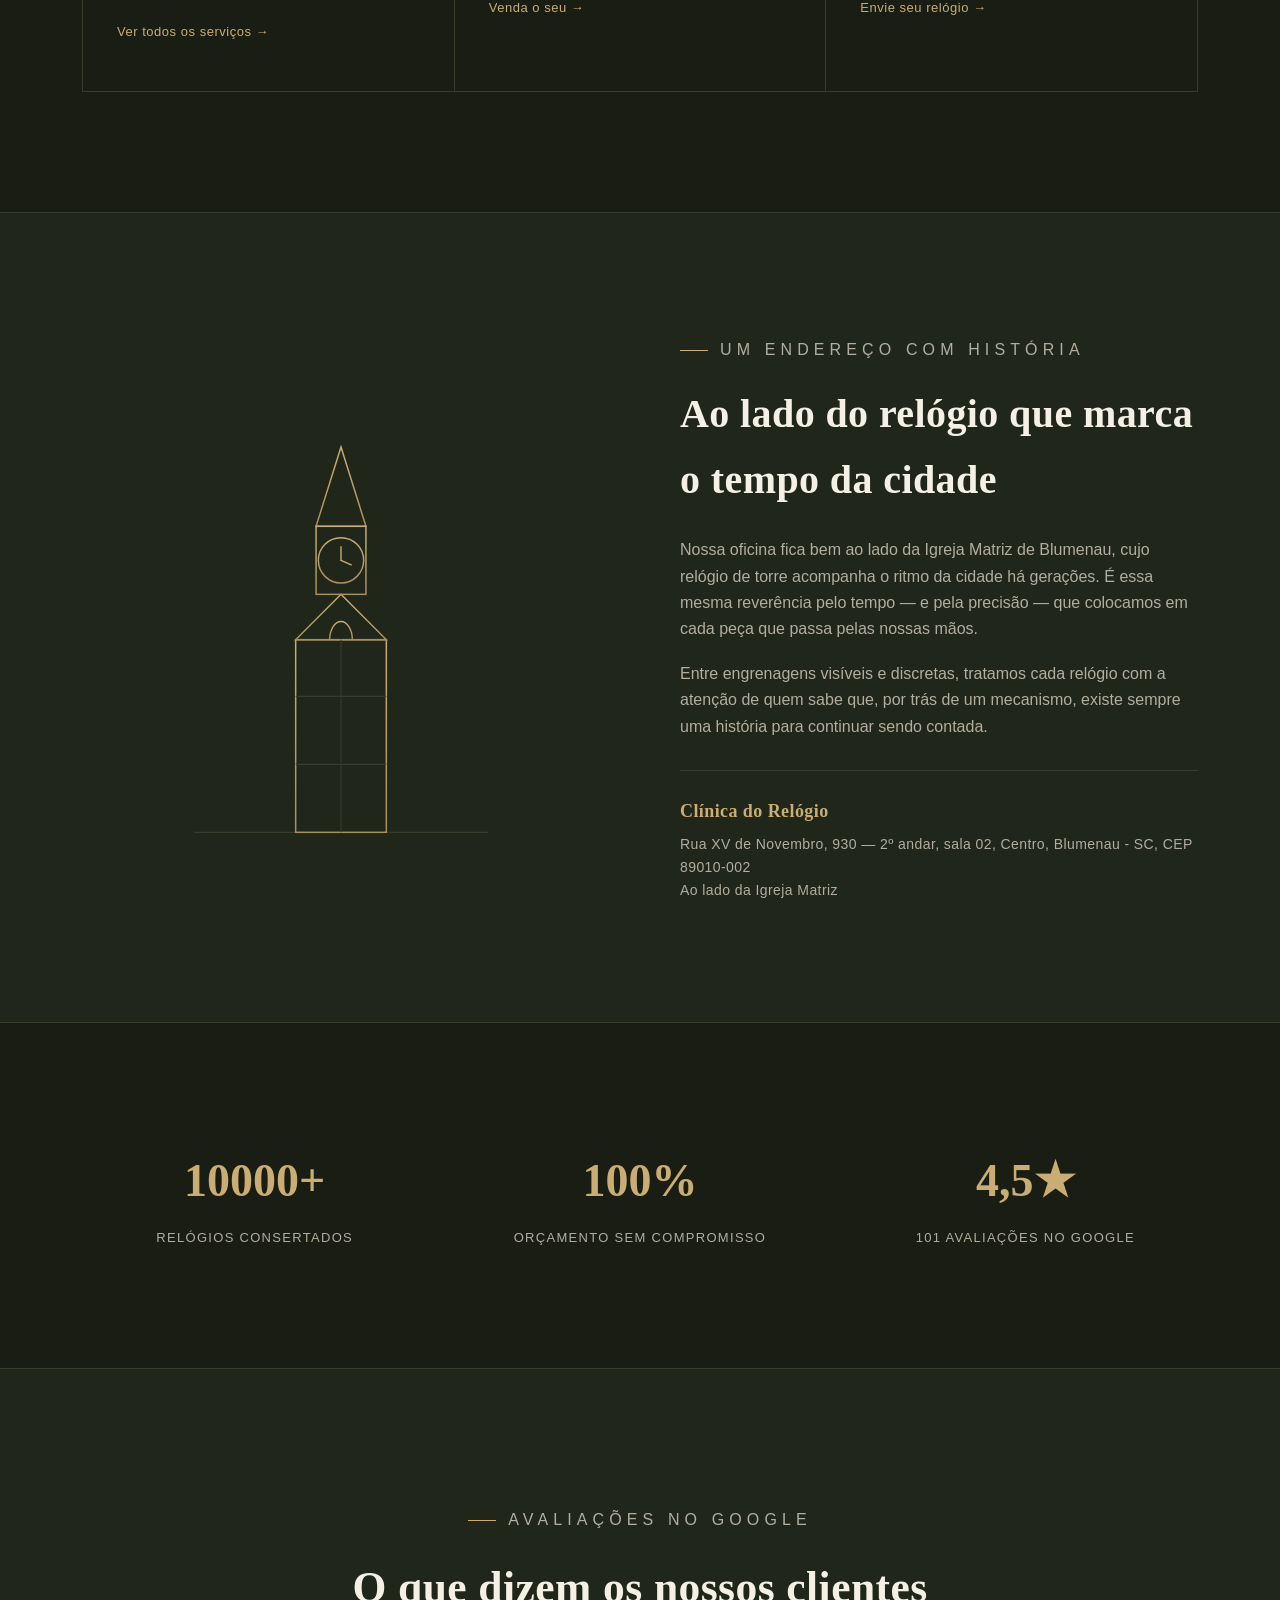
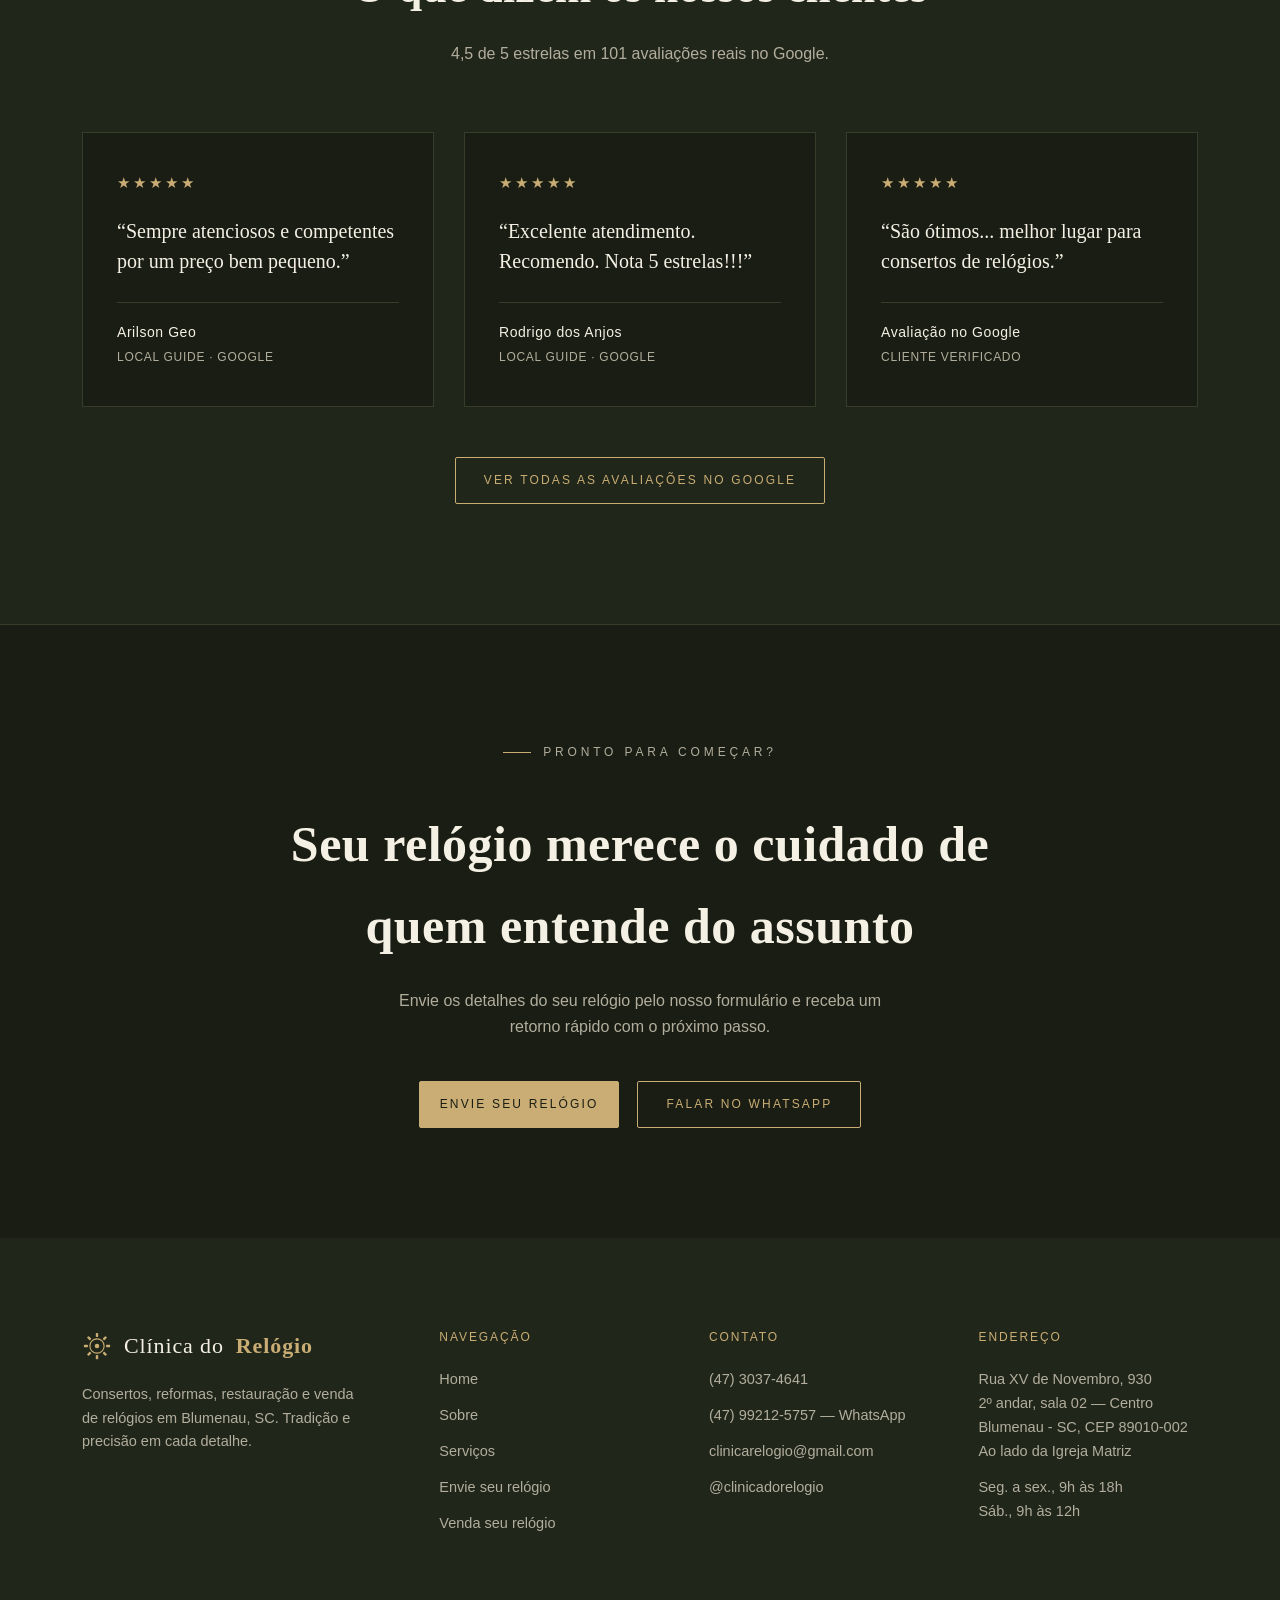
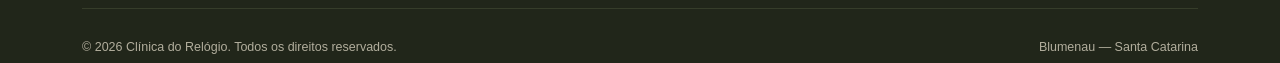
==== commit 3e4e34bd: "Corrige link "Ver todas as avaliações no Google" O link anterior não abria o endereço da loja corret" ====
--- a/index.html
+++ b/index.html
@@ -219,7 +219,7 @@
     </div>
 
     <div class="testimonials-foot">
-      <a href="https://www.google.com/maps/place/Cl%C3%ADnica+do+Rel%C3%B3gio/@-26.9195246,-49.065413,17z/data=!4m8!3m7!1s0x94df18c199a7d325:0x9711b39c11d45dea!8m2!3d-26.9195246!4d-49.065413!9m1!1b1" target="_blank" rel="noopener" class="btn">Ver todas as avaliações no Google</a>
+      <a href="https://www.google.com/maps/place/Cl%C3%ADnica+do+Rel%C3%B3gio/@-26.9015605,-49.1639196,12z/data=!4m10!1m2!2m1!1zQ2zDrW5pY2EgZG8gUmVsw7NnaW8!3m6!1s0x94df18c199a7d325:0x9711b39c11d45dea!8m2!3d-26.9195246!4d-49.065413!15sChRDbMOtbmljYSBkbyBSZWzDs2dpb5IBC3dhdGNoX3N0b3Jl4AEA!16s%2Fg%2F11bw4v8fxb?entry=ttu&g_ep=EgoyMDI2MDgxMS4wIKXMDSoASAFQAw%3D%3D" target="_blank" rel="noopener" class="btn">Ver todas as avaliações no Google</a>
     </div>
   </div>
 </section>
--- a/css/style.css
+++ b/css/style.css
@@ -76,6 +76,10 @@
   border-bottom: 1px solid var(--line);
 }
 
+.site-header .container {
+  max-width: 1320px;
+}
+
 .site-header .inner {
   display: flex;
   align-items: center;
@@ -98,12 +102,12 @@
 .main-nav {
   display: flex;
   align-items: center;
-  gap: 28px;
+  gap: 34px;
 }
 
 .main-nav a {
-  font-size: 12px;
-  letter-spacing: 0.09em;
+  font-size: 13px;
+  letter-spacing: 0.1em;
   text-transform: uppercase;
   color: var(--text-muted);
   position: relative;
@@ -128,7 +132,7 @@
 .header-cta {
   display: flex;
   align-items: center;
-  gap: 16px;
+  gap: 20px;
 }
 
 .phone-line {
@@ -572,51 +576,47 @@
 .float-whatsapp:hover { transform: translateY(-3px); background: var(--gold-soft); }
 .float-whatsapp svg { width: 18px; height: 18px; }
 
-/* Service detail blocks (Serviços page) */
-.service-detail-list {
+/* Photo service cards (Serviços page) */
+.photo-services-grid {
+  display: grid;
+  grid-template-columns: repeat(4, 1fr);
+  gap: 26px;
+}
+.photo-service-card {
   display: flex;
   flex-direction: column;
-}
-.service-detail {
-  display: grid;
-  grid-template-columns: 90px 1fr;
-  gap: 36px;
-  padding: 48px 0;
-  border-top: 1px solid var(--line);
-}
-.service-detail:first-child { border-top: none; padding-top: 0; }
-.sd-icon { width: 52px; height: 52px; color: var(--gold); }
-.sd-icon svg { width: 100%; height: 100%; }
-.sd-copy h3 { font-size: 26px; margin-bottom: 14px; }
-.sd-copy > p { color: var(--text-muted); font-size: 16px; margin-bottom: 20px; max-width: 640px; }
-.sd-copy ul {
-  list-style: none;
-  padding: 0;
-  display: grid;
-  grid-template-columns: repeat(2, 1fr);
-  gap: 10px 28px;
-  margin-bottom: 22px;
-  max-width: 640px;
-}
-.sd-copy li {
-  font-size: 14px;
-  color: var(--text-muted);
-  padding-left: 18px;
-  position: relative;
-}
-.sd-copy li::before {
-  content: '';
-  position: absolute;
-  left: 0;
-  top: 9px;
-  width: 8px;
-  height: 1px;
-  background: var(--gold);
-}
-
+  background: var(--bg-card);
+  border: 1px solid var(--line);
+  transition: border-color 0.25s ease;
+}
+.photo-service-card:hover { border-color: var(--gold); }
+.photo-service-card .psc-img {
+  aspect-ratio: 4 / 3;
+  overflow: hidden;
+}
+.photo-service-card .psc-img img {
+  width: 100%;
+  height: 100%;
+  object-fit: cover;
+  display: block;
+  transition: transform 0.5s ease;
+}
+.photo-service-card:hover .psc-img img { transform: scale(1.06); }
+.photo-service-card .psc-body {
+  display: flex;
+  flex-direction: column;
+  flex: 1;
+  padding: 24px 22px 26px;
+}
+.photo-service-card h3 { font-size: 19px; margin-bottom: 10px; line-height: 1.25; }
+.photo-service-card p { color: var(--text-muted); font-size: 13.5px; margin-bottom: 16px; flex: 1; }
+.photo-service-card .card-link { margin-top: auto; }
+
+@media (max-width: 980px) {
+  .photo-services-grid { grid-template-columns: repeat(2, 1fr); }
+}
 @media (max-width: 640px) {
-  .service-detail { grid-template-columns: 1fr; gap: 16px; }
-  .sd-copy ul { grid-template-columns: 1fr; }
+  .photo-services-grid { grid-template-columns: 1fr; }
 }
 
 /* Page hero (interior pages) */
@@ -686,6 +686,13 @@
 
 @media (max-width: 1440px) {
   .phone-line { display: none; }
+}
+
+@media (max-width: 1300px) {
+  .main-nav { gap: 20px; }
+  .main-nav a { font-size: 11.5px; letter-spacing: 0.05em; }
+  .header-cta { gap: 12px; }
+  .btn.solid { padding: 12px 20px; }
 }
 
 @media (max-width: 1024px) {
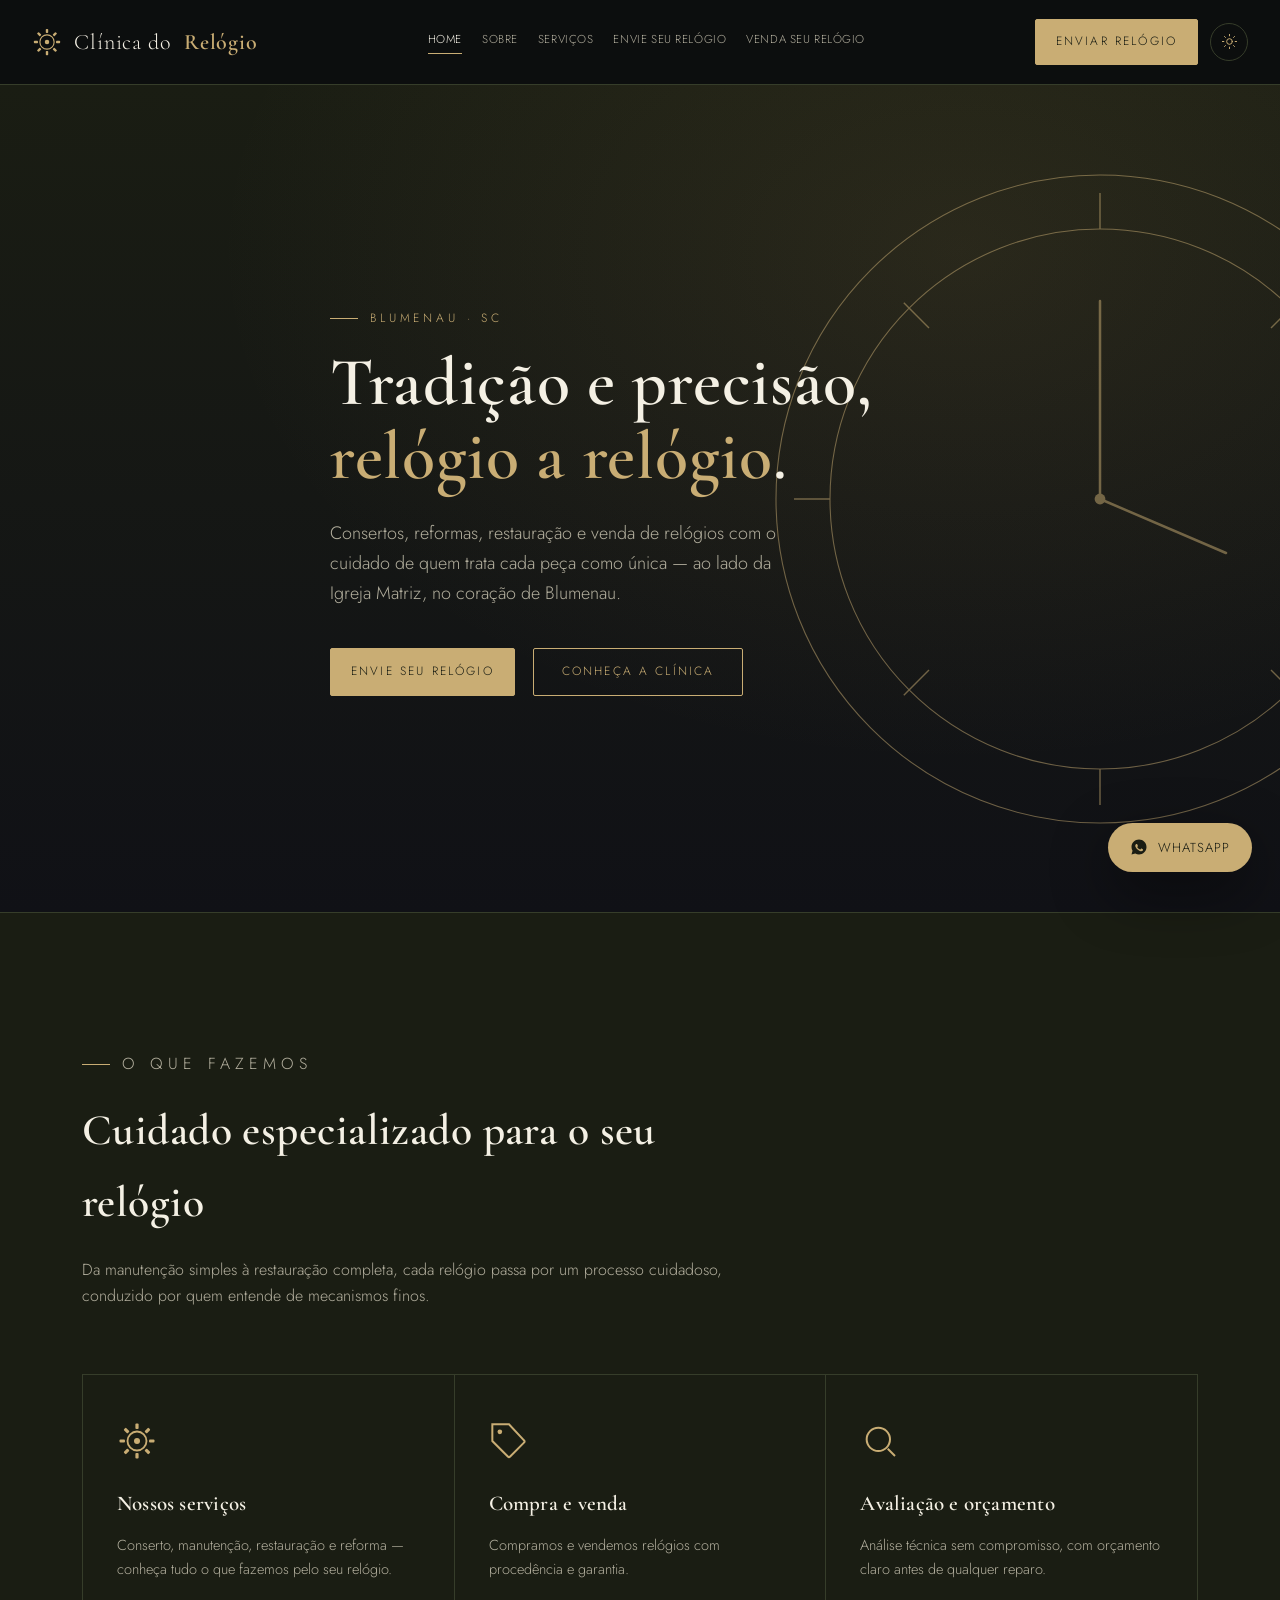
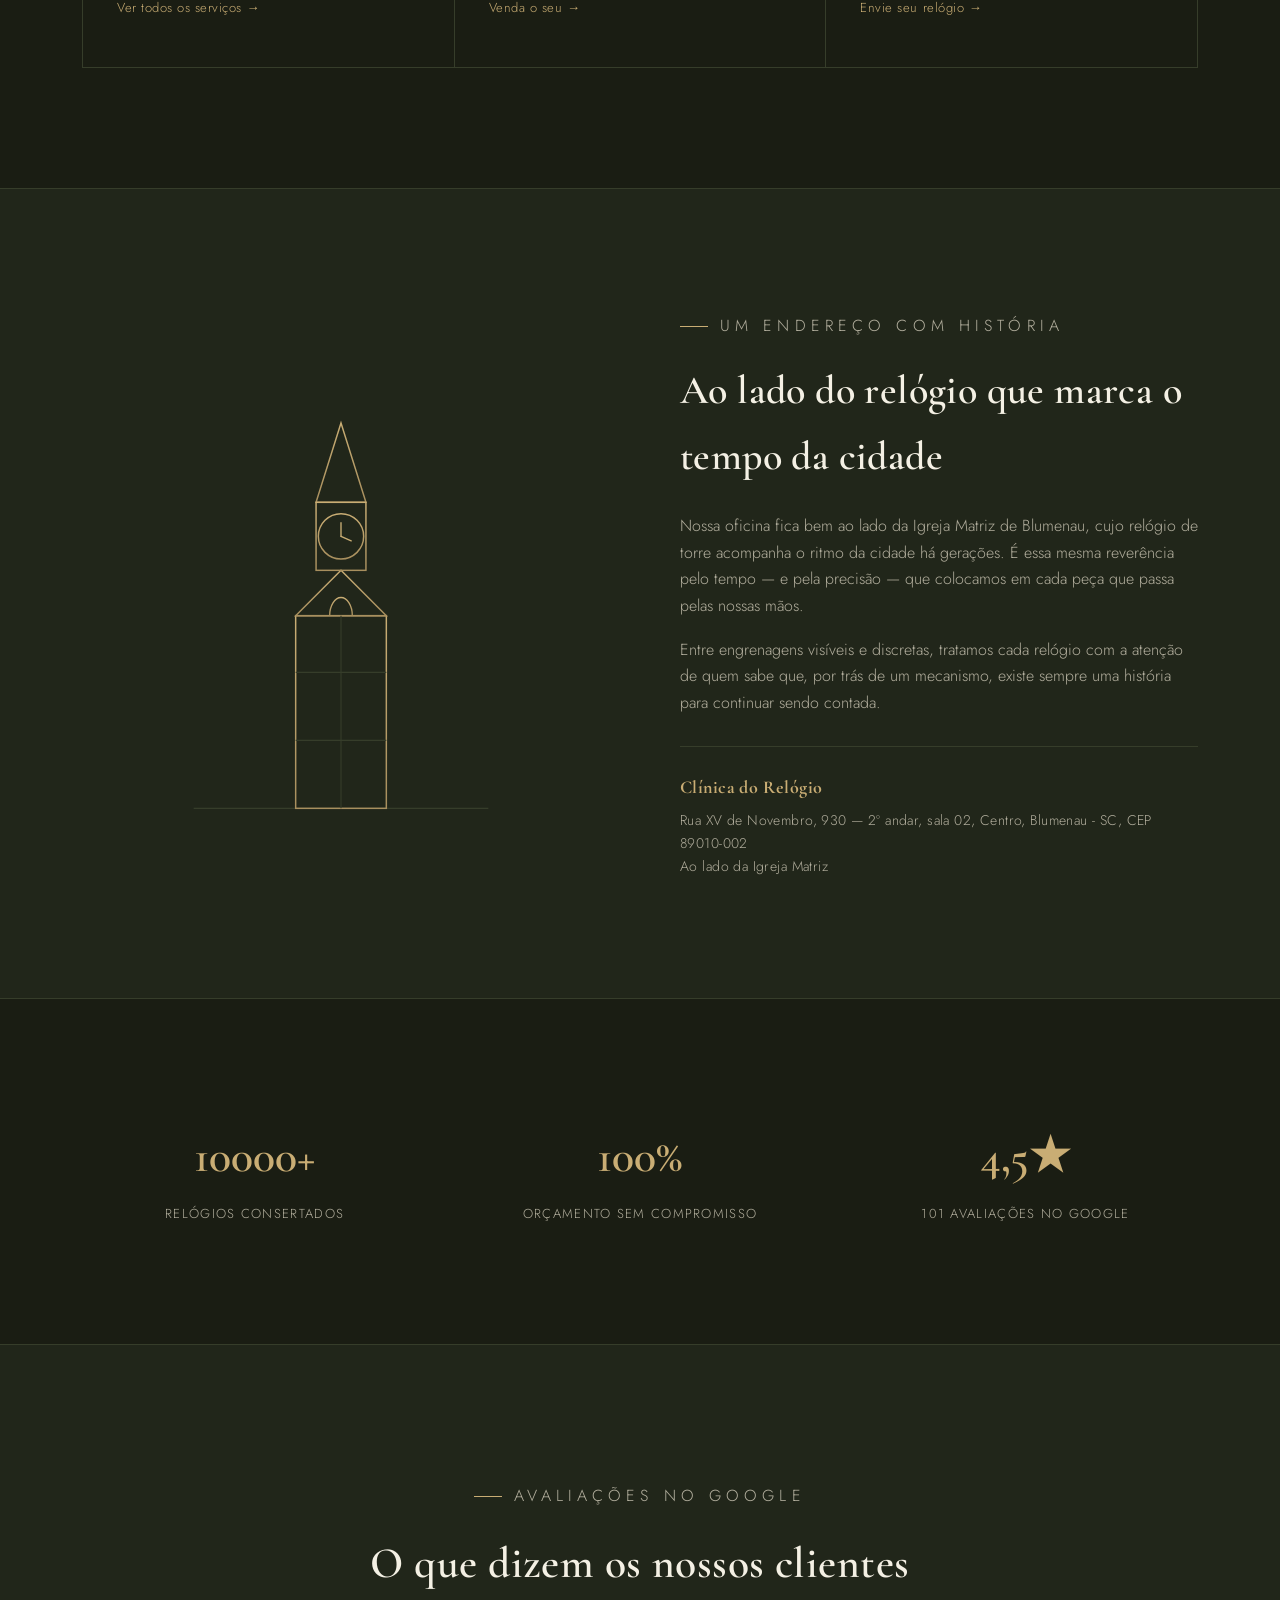
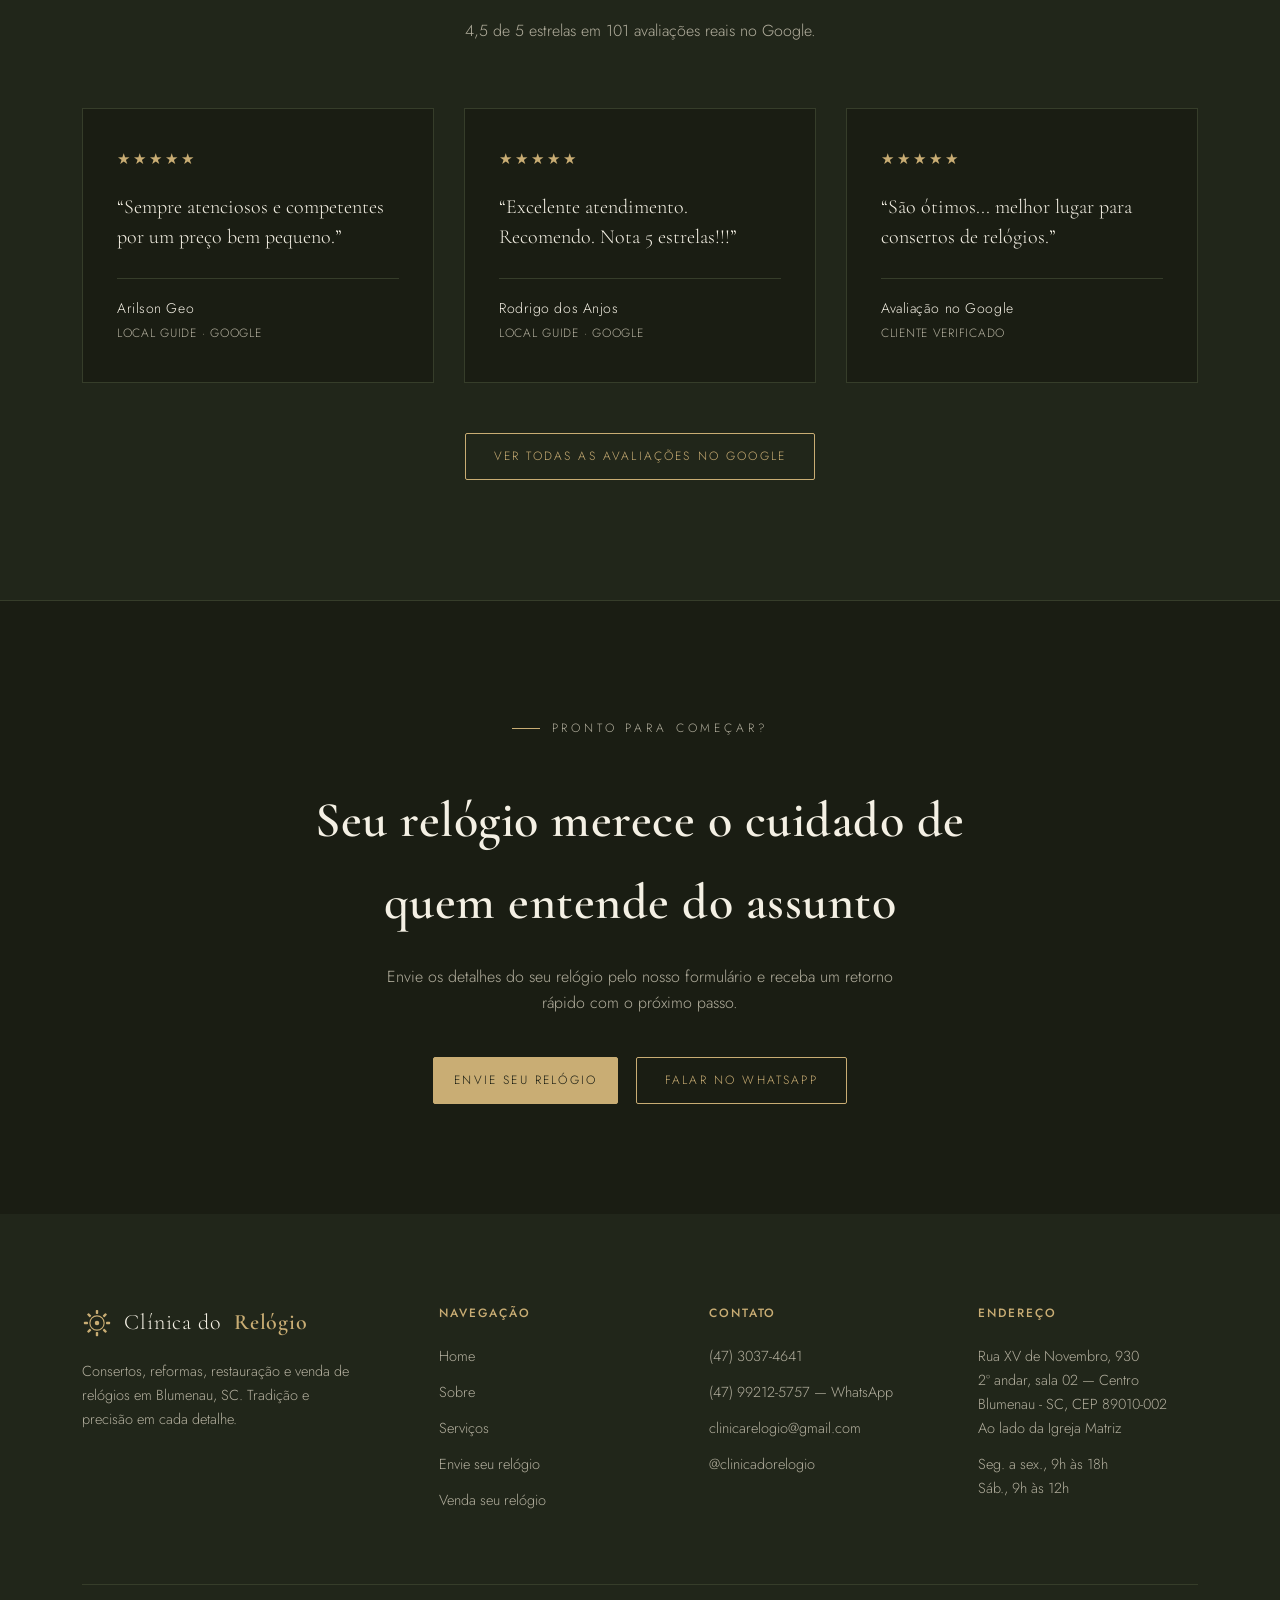
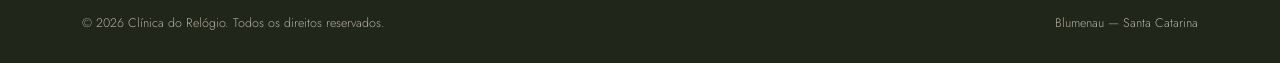
==== commit bedd55cd: "Corrige link "Ver todas as avaliações no Google" (link curto correto) Co-Authored-By: Claude Sonnet " ====
--- a/index.html
+++ b/index.html
@@ -219,7 +219,7 @@
     </div>
 
     <div class="testimonials-foot">
-      <a href="https://www.google.com/maps/place/Cl%C3%ADnica+do+Rel%C3%B3gio/@-26.9015605,-49.1639196,12z/data=!4m10!1m2!2m1!1zQ2zDrW5pY2EgZG8gUmVsw7NnaW8!3m6!1s0x94df18c199a7d325:0x9711b39c11d45dea!8m2!3d-26.9195246!4d-49.065413!15sChRDbMOtbmljYSBkbyBSZWzDs2dpb5IBC3dhdGNoX3N0b3Jl4AEA!16s%2Fg%2F11bw4v8fxb?entry=ttu&g_ep=EgoyMDI2MDgxMS4wIKXMDSoASAFQAw%3D%3D" target="_blank" rel="noopener" class="btn">Ver todas as avaliações no Google</a>
+      <a href="https://maps.app.goo.gl/4nmkUhELaw2vyqFYA" target="_blank" rel="noopener" class="btn">Ver todas as avaliações no Google</a>
     </div>
   </div>
 </section>
